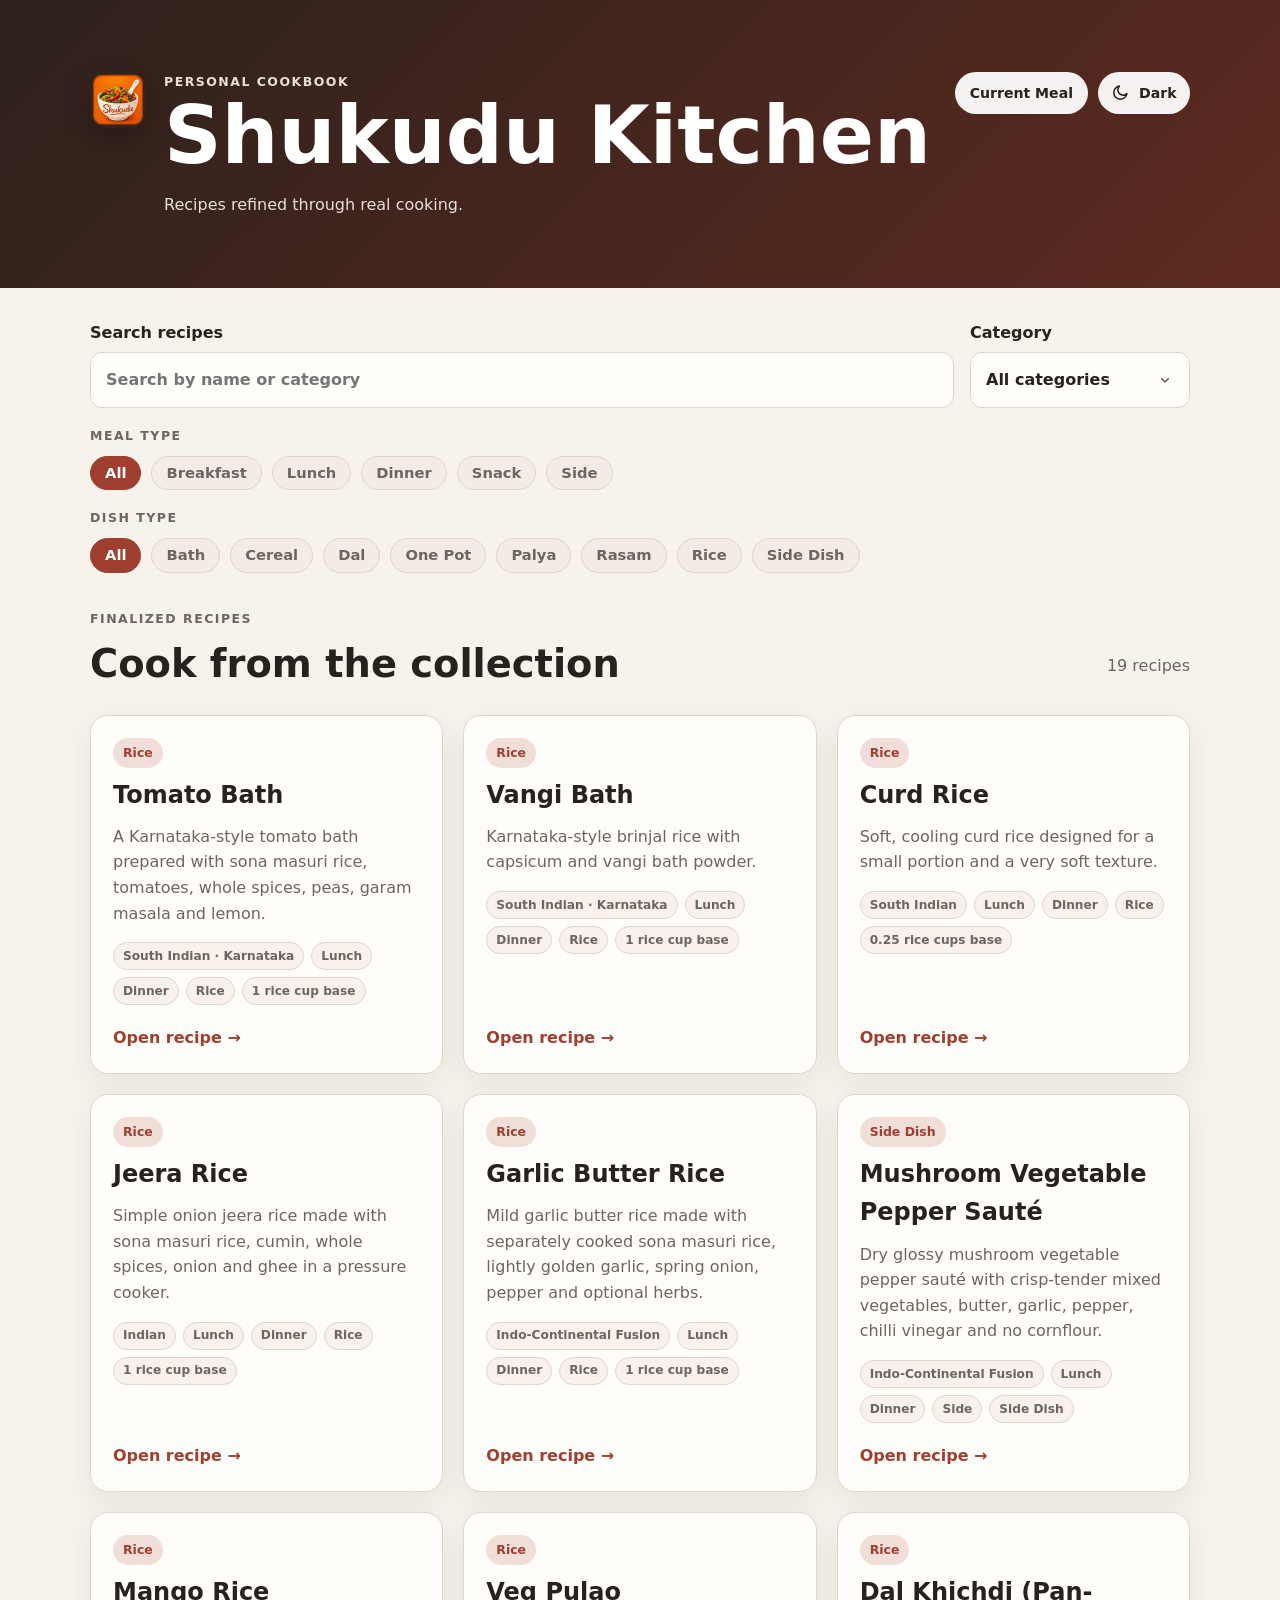
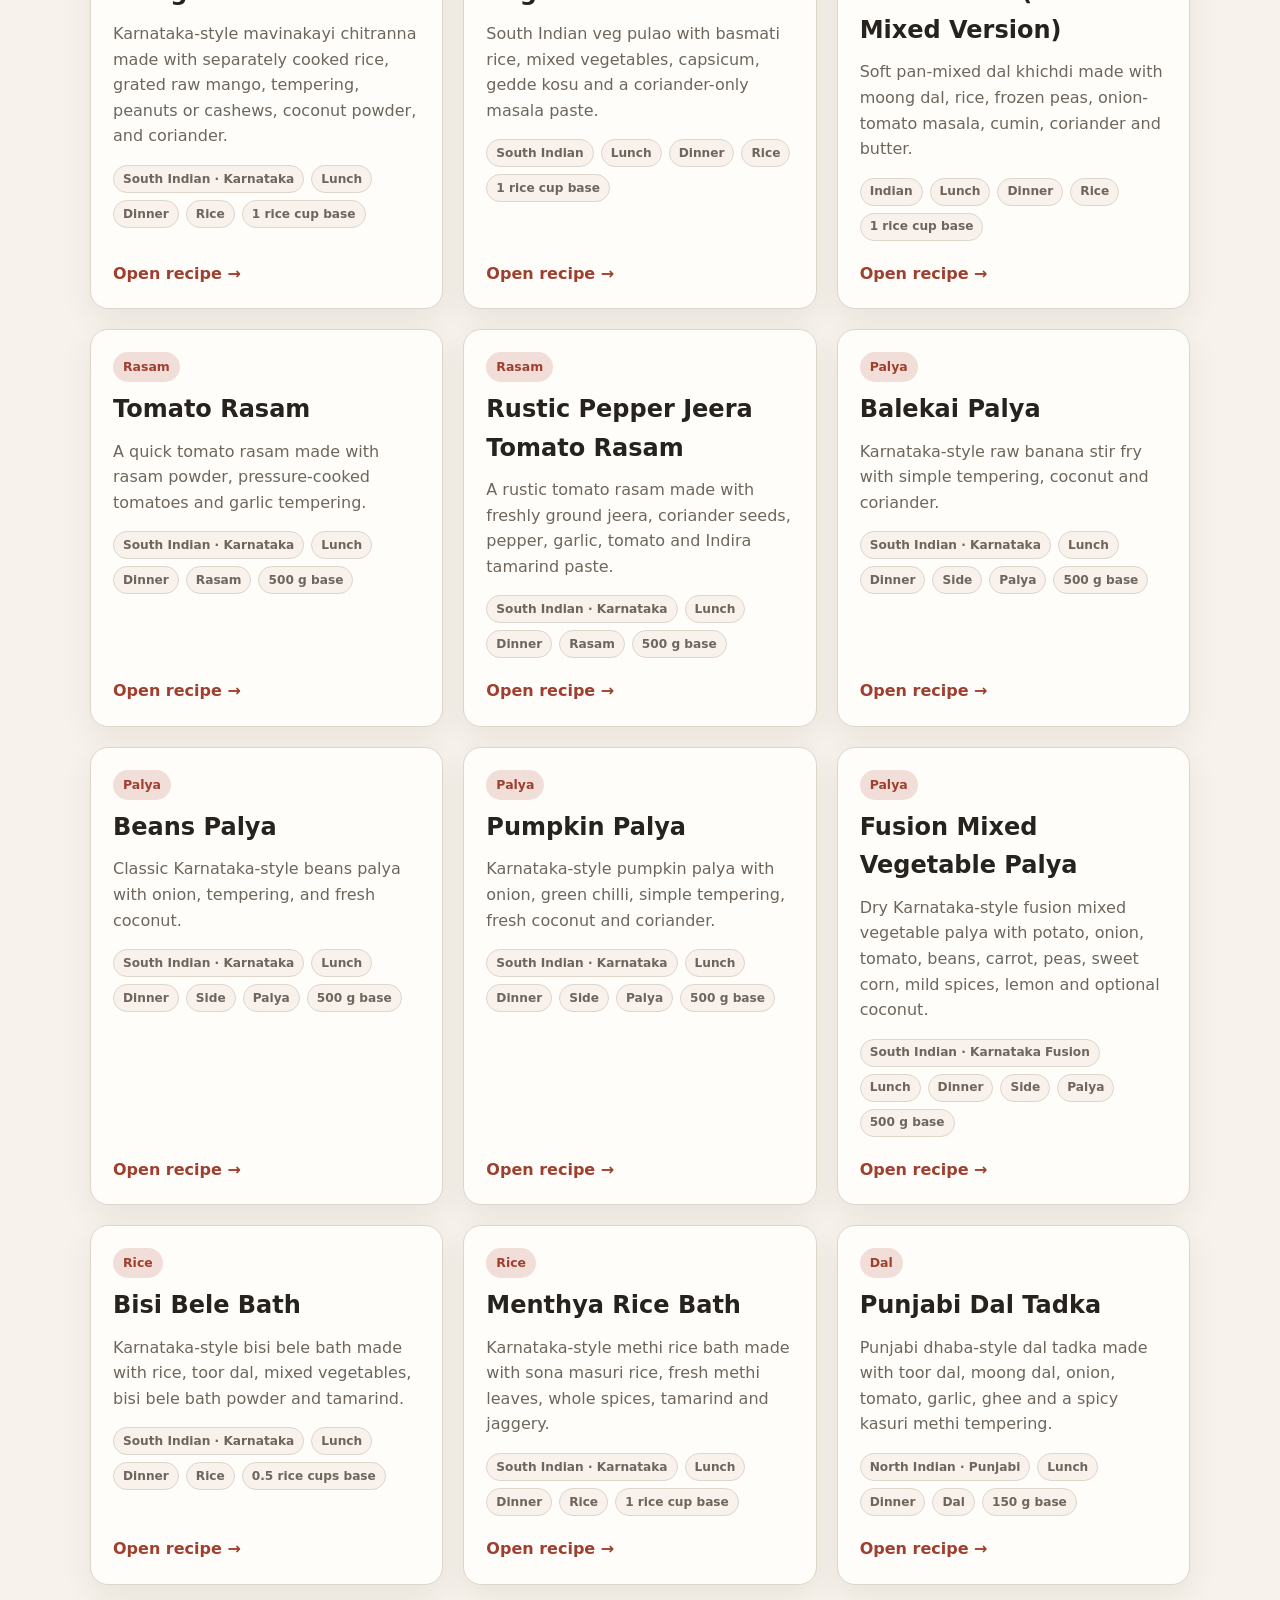
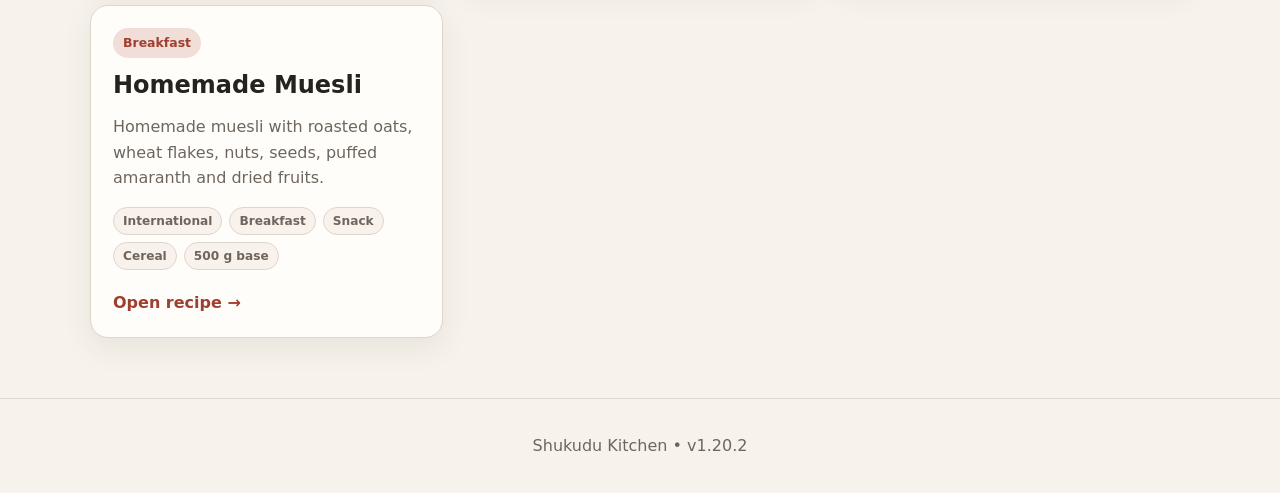
==== index.html @ 569eca16 "fix: use JPEG for homepage social preview" ====
<!DOCTYPE html>
<html lang="en">
<head>
  <meta charset="UTF-8">
  <meta name="viewport" content="width=device-width, initial-scale=1.0">
  <meta name="description" content="Shukudu Kitchen - recipes refined through real cooking.">
  <meta name="theme-color" content="#4B241C">
  <meta property="og:type" content="website">
  <meta property="og:site_name" content="Shukudu Kitchen">
  <meta property="og:title" content="Shukudu Kitchen">
  <meta property="og:description" content="Recipes refined through real cooking.">
  <meta property="og:url" content="https://2harsharaj.github.io/shukudu-kitchen/">
  <meta property="og:image" content="https://2harsharaj.github.io/shukudu-kitchen/icons/social-preview-v2.jpg">
  <meta property="og:image:secure_url" content="https://2harsharaj.github.io/shukudu-kitchen/icons/social-preview-v2.jpg">
  <meta property="og:image:type" content="image/jpeg">
  <meta property="og:image:width" content="1200">
  <meta property="og:image:height" content="630">
  <meta property="og:image:alt" content="Shukudu Kitchen — Recipes refined through real cooking.">
  <meta name="twitter:card" content="summary_large_image">
  <meta name="twitter:title" content="Shukudu Kitchen">
  <meta name="twitter:description" content="Recipes refined through real cooking.">
  <meta name="twitter:image" content="https://2harsharaj.github.io/shukudu-kitchen/icons/social-preview-v2.jpg">
  <meta name="twitter:image:alt" content="Shukudu Kitchen — Recipes refined through real cooking.">
  <title>Shukudu Kitchen</title>
  <link rel="canonical" href="https://2harsharaj.github.io/shukudu-kitchen/">
  <link rel="manifest" href="manifest.webmanifest">
  <link rel="apple-touch-icon" href="icons/apple-touch-icon.png">
  <link rel="icon" type="image/png" sizes="32x32" href="icons/favicon-32.png">
  <link rel="icon" type="image/png" sizes="16x16" href="icons/favicon-16.png">
  <link rel="stylesheet" href="style.css?v=1.19.5">
  <link rel="stylesheet" href="brand.css?v=1.15.1">
  <link rel="stylesheet" href="theme.css?v=1.19.5">
  <link rel="stylesheet" href="theme-toggle-fix.css?v=1.19.5">
  <link rel="stylesheet" href="homepage-filters.css?v=1.17.2">
  <script src="theme.js?v=1.15.1"></script>
</head>
<body>
  <header class="site-header">
    <div class="container site-header-row">
      <div class="brand-lockup site-header-copy">
        <img class="brand-icon" src="icons/icon-192.png" alt="" aria-hidden="true">
        <div>
          <p class="eyebrow">Personal cookbook</p>
          <h1>Shukudu Kitchen</h1>
          <p class="subtitle">Recipes refined through real cooking.</p>
        </div>
      </div>
      <div class="header-actions">
        <nav class="top-nav" aria-label="Primary navigation">
          <a class="nav-pill" href="current-meal.html" data-current-meal-link>Current Meal</a>
        </nav>
        <div class="theme-toggle-host" data-theme-toggle-host></div>
      </div>
    </div>
  </header>

  <main class="container">
    <section class="controls" aria-label="Recipe controls">
      <label>
        <span>Search recipes</span>
        <input id="searchInput" type="search" placeholder="Search by name or category">
      </label>

      <label>
        <span>Category</span>
        <select id="categoryFilter">
          <option value="all">All categories</option>
        </select>
      </label>
    </section>

    <section class="meal-filter-panel" aria-label="Meal type filters">
      <div>
        <p class="eyebrow">Meal type</p>
        <div id="mealTypeFilter" class="filter-chips" role="group" aria-label="Filter recipes by meal type"></div>
      </div>
    </section>

    <section>
      <div class="section-heading">
        <div>
          <p class="eyebrow">Finalized recipes</p>
          <h2>Cook from the collection</h2>
        </div>
        <p id="recipeCount" class="recipe-count"></p>
      </div>

      <div id="recipeGrid" class="recipe-grid" aria-live="polite"></div>
      <p id="emptyState" class="empty-state" hidden>No recipes match your search.</p>
    </section>
  </main>

  <footer class="site-footer">
    <div class="container" style="text-align: center;">Shukudu Kitchen &bull; <span data-site-version></span></div>
  </footer>

  <script src="site-version.js?v=1.20.2"></script>
  <script src="meal-state.js?v=1.19.4"></script>
  <script src="script.js?v=1.19.4"></script>
</body>
</html>
---- style.css ----
:root {
  --bg: #f7f3ec;
  --surface: #fffdf9;
  --text: #26231f;
  --muted: #6e665d;
  --accent: #9f3f2f;
  --accent-soft: #f1ded8;
  --border: #ded5cb;
  --shadow: 0 10px 30px rgba(46, 34, 24, 0.08);
}

* {
  box-sizing: border-box;
}

body {
  margin: 0;
  font-family: Inter, ui-sans-serif, system-ui, -apple-system, BlinkMacSystemFont, "Segoe UI", sans-serif;
  color: var(--text);
  background: var(--bg);
  line-height: 1.6;
}

a {
  color: inherit;
}

button,
input,
select {
  font: inherit;
}

button {
  border: 0;
}

.container {
  width: min(1100px, calc(100% - 32px));
  margin: 0 auto;
}

.site-header {
  padding: 72px 0 54px;
  background: linear-gradient(135deg, #2d211c, #5e2a20);
  color: #fff;
}

.site-header h1 {
  margin: 4px 0 8px;
  font-size: clamp(2.5rem, 7vw, 5rem);
  line-height: 1;
}

.subtitle,
.eyebrow,
.recipe-count,
.empty-state,
.meta {
  color: var(--muted);
}

.site-header .subtitle,
.site-header .eyebrow {
  color: #eaded8;
}

.eyebrow {
  margin: 0;
  text-transform: uppercase;
  letter-spacing: 0.12em;
  font-size: 0.78rem;
  font-weight: 700;
}

.controls {
  display: grid;
  grid-template-columns: 1fr 220px;
  gap: 16px;
  margin: 32px 0 42px;
}

.controls label {
  display: grid;
  gap: 7px;
  font-weight: 700;
}

input[type="search"],
select {
  width: 100%;
  padding: 14px 15px;
  border: 1px solid var(--border);
  border-radius: 12px;
  background: var(--surface);
  color: var(--text);
}

.section-heading {
  display: flex;
  justify-content: space-between;
  align-items: end;
  gap: 16px;
  margin-bottom: 20px;
}

.section-heading h2 {
  margin: 4px 0 0;
  font-size: clamp(1.6rem, 4vw, 2.4rem);
}

.recipe-grid {
  display: grid;
  grid-template-columns: repeat(3, minmax(0, 1fr));
  gap: 20px;
}

.recipe-card {
  display: flex;
  min-height: 250px;
  flex-direction: column;
  justify-content: space-between;
  padding: 22px;
  border: 1px solid var(--border);
  border-radius: 18px;
  background: var(--surface);
  box-shadow: var(--shadow);
  text-decoration: none;
  transition: transform 0.18s ease, box-shadow 0.18s ease;
}

.recipe-card:hover {
  transform: translateY(-3px);
  box-shadow: 0 16px 36px rgba(46, 34, 24, 0.12);
}

.recipe-card h3 {
  margin: 8px 0 10px;
  font-size: 1.5rem;
}

.recipe-card p {
  margin: 0;
  color: var(--muted);
}

.recipe-card-meta {
  display: flex;
  flex-wrap: wrap;
  gap: 7px;
  margin-top: 16px;
}

.recipe-card-meta span {
  display: inline-flex;
  align-items: center;
  min-height: 28px;
  padding: 4px 9px;
  border: 1px solid var(--border);
  border-radius: 999px;
  background: rgba(159, 63, 47, 0.06);
  color: var(--muted);
  font-size: 0.76rem;
  font-weight: 700;
  line-height: 1.2;
}

.tag {
  display: inline-flex;
  width: fit-content;
  padding: 5px 10px;
  border-radius: 999px;
  background: var(--accent-soft);
  color: var(--accent);
  font-size: 0.78rem;
  font-weight: 700;
}

.card-link {
  margin-top: 20px;
  color: var(--accent);
  font-weight: 700;
}

.recipe-page {
  padding: 30px 0 70px;
}

.recipe-shell {
  max-width: 820px;
  margin: 0 auto;
}

.back-link {
  display: inline-block;
  margin-bottom: 22px;
  color: var(--accent);
  text-decoration: none;
  font-weight: 700;
}

.recipe-hero,
.recipe-section,
.scale-panel {
  padding: 26px;
  margin-bottom: 18px;
  border: 1px solid var(--border);
  border-radius: 18px;
  background: var(--surface);
  box-shadow: var(--shadow);
}

.recipe-hero h1 {
  margin: 7px 0 10px;
  font-size: clamp(2rem, 6vw, 3.7rem);
  line-height: 1.08;
}

.primary-button,
.secondary-button,
.icon-button,
.complete-step-button,
.scale-button {
  display: inline-flex;
  align-items: center;
  justify-content: center;
  border-radius: 12px;
  font-weight: 700;
  cursor: pointer;
  transition: transform 0.18s ease, box-shadow 0.18s ease, background 0.18s ease, color 0.18s ease, border-color 0.18s ease;
}

.primary-button {
  min-height: 46px;
  padding: 11px 18px;
  background: var(--accent);
  color: #fff;
  box-shadow: 0 8px 18px rgba(159, 63, 47, 0.22);
}

.primary-button,
.secondary-button {
  text-decoration: none;
}

.primary-button:hover {
  transform: translateY(-1px);
  box-shadow: 0 12px 24px rgba(159, 63, 47, 0.28);
}

.secondary-button {
  min-height: 46px;
  padding: 11px 18px;
  border: 1px solid var(--border);
  background: #f4eee7;
  color: var(--text);
}

.secondary-button:hover {
  background: #ece2d8;
}

.primary-button:disabled,
.secondary-button:disabled {
  cursor: not-allowed;
  opacity: 0.45;
  transform: none;
  box-shadow: none;
}

.icon-button {
  width: 42px;
  height: 42px;
  background: #f3ece5;
  color: var(--text);
  font-size: 1.6rem;
  line-height: 1;
}

.icon-button:hover {
  background: #eaded4;
}

.complete-step-button {
  width: 100%;
  min-height: 46px;
  margin-top: 22px;
  padding: 11px 18px;
  border: 1px solid #d8c4b8;
  background: var(--accent-soft);
  color: var(--accent);
}

.complete-step-button:hover {
  transform: translateY(-1px);
  background: #ead4cc;
  box-shadow: 0 8px 18px rgba(159, 63, 47, 0.12);
}

.complete-step-button.is-complete {
  border-color: var(--accent);
  background: var(--accent);
  color: #fff;
  box-shadow: 0 8px 18px rgba(159, 63, 47, 0.22);
}

.recipe-hero > .primary-button {
  margin-top: 18px;
}

.scale-panel {
  display: flex;
  align-items: center;
  justify-content: space-between;
  gap: 24px;
}

.scale-current {
  margin: 7px 0 0;
  color: var(--muted);
}

.scale-options {
  display: flex;
  flex-wrap: wrap;
  justify-content: flex-end;
  gap: 10px;
}

.household-selector {
  display: grid;
  gap: 18px;
  margin-top: 22px;
  padding-top: 20px;
  border-top: 1px solid var(--border);
}

.household-selector-controls {
  display: grid;
  gap: 16px;
}

.household-control {
  display: grid;
  grid-template-columns: minmax(84px, max-content) minmax(0, 1fr);
  align-items: center;
  gap: 14px;
}

.household-label {
  margin: 0;
  color: var(--muted);
  font-weight: 700;
}

.household-options {
  justify-content: flex-start;
}

.scale-button {
  min-width: 58px;
  min-height: 42px;
  padding: 9px 14px;
  border: 1px solid var(--border);
  background: #f3ece5;
  color: var(--muted);
}

.scale-button:hover {
  transform: translateY(-1px);
  border-color: #d8c4b8;
  color: var(--accent);
  background: #efe2da;
}

.scale-button.is-active {
  border-color: var(--accent);
  background: var(--accent);
  color: #fff;
  box-shadow: 0 8px 18px rgba(159, 63, 47, 0.22);
}

.section-nav {
  position: sticky;
  top: 0;
  z-index: 20;
  display: flex;
  gap: 10px;
  margin: 0 0 18px;
  padding: 12px;
  overflow-x: auto;
  border: 1px solid var(--border);
  border-radius: 16px;
  background: rgba(255, 253, 249, 0.96);
  box-shadow: var(--shadow);
  backdrop-filter: blur(10px);
  scrollbar-width: none;
}

.section-nav::-webkit-scrollbar {
  display: none;
}

.section-nav a {
  flex: 0 0 auto;
  padding: 9px 14px;
  border: 1px solid transparent;
  border-radius: 999px;
  background: #f3ece5;
  color: var(--muted);
  font-size: 0.92rem;
  font-weight: 700;
  line-height: 1;
  text-decoration: none;
  transition: background 0.18s ease, color 0.18s ease, border-color 0.18s ease, transform 0.18s ease;
}

.section-nav a:hover {
  color: var(--accent);
  border-color: #d8c4b8;
  transform: translateY(-1px);
}

.section-nav a.is-active {
  background: var(--accent);
  color: #fff;
  border-color: var(--accent);
}

.anchor-section {
  scroll-margin-top: 92px;
}

.recipe-section h2 {
  margin-top: 0;
  padding-bottom: 10px;
  border-bottom: 1px solid var(--border);
}

.recipe-section h3 {
  margin: 26px 0 12px;
}

.recipe-section ul,
.recipe-section ol {
  padding-left: 1.4rem;
}

.recipe-section li {
  margin-bottom: 9px;
}

.section-title-row {
  display: flex;
  align-items: center;
  justify-content: space-between;
  gap: 16px;
  padding-bottom: 10px;
  border-bottom: 1px solid var(--border);
}

.section-title-row h2 {
  margin: 0;
  padding: 0;
  border: 0;
}

.text-button {
  border: 0;
  padding: 0;
  background: transparent;
  color: var(--accent);
  font-weight: 700;
  cursor: pointer;
}

.text-button:hover {
  text-decoration: underline;
}

.checklist {
  display: grid;
  gap: 8px;
  margin: 0;
  padding: 0 !important;
  list-style: none;
}

.ingredient-item {
  margin: 0 !important;
}

.ingredient-check {
  display: grid;
  grid-template-columns: 24px minmax(0, 1fr);
  align-items: start;
  gap: 12px;
  min-height: 48px;
  padding: 12px 14px;
  border: 1px solid var(--border);
  border-radius: 12px;
  background: #fffaf4;
  cursor: pointer;
  transition: background 0.18s ease, border-color 0.18s ease, opacity 0.18s ease;
}

.ingredient-check:hover {
  background: #fff5ec;
  border-color: #cdbcb0;
}

.ingredient-check input[type="checkbox"] {
  width: 20px;
  height: 20px;
  margin: 2px 0 0;
  accent-color: var(--accent);
  cursor: pointer;
}

.ingredient-check span {
  display: block;
  line-height: 1.45;
}

.ingredient-item.is-complete .ingredient-check {
  background: #f1ede7;
  opacity: 0.72;
}

.ingredient-item.is-complete .ingredient-check span {
  text-decoration: line-through;
  color: var(--muted);
}

.details-grid {
  display: grid;
  grid-template-columns: repeat(2, minmax(0, 1fr));
  gap: 10px 20px;
}

.detail-label {
  font-weight: 700;
}

.cooking-mode[hidden] {
  display: none;
}

.cooking-mode {
  position: fixed;
  inset: 0;
  z-index: 100;
  display: grid;
  place-items: center;
  padding: 20px;
  background: rgba(38, 35, 31, 0.62);
  backdrop-filter: blur(8px);
}

.cooking-mode-open {
  overflow: hidden;
}

.cooking-panel {
  width: min(760px, 100%);
  max-height: calc(100vh - 40px);
  display: flex;
  flex-direction: column;
  gap: 22px;
  padding: 28px;
  overflow: auto;
  border: 1px solid var(--border);
  border-radius: 22px;
  background: var(--surface);
  box-shadow: 0 30px 80px rgba(0, 0, 0, 0.25);
}

.cooking-topbar {
  display: flex;
  align-items: flex-start;
  justify-content: space-between;
  gap: 18px;
}

.cooking-topbar h2 {
  margin: 4px 0 0;
  font-size: clamp(1.8rem, 5vw, 3rem);
  line-height: 1.1;
}

.cooking-progress {
  height: 10px;
  overflow: hidden;
  border-radius: 999px;
  background: #eadfd7;
}

.cooking-progress span {
  display: block;
  width: 0;
  height: 100%;
  border-radius: inherit;
  background: var(--accent);
  transition: width 0.24s ease;
}

.cooking-step-card {
  min-height: 260px;
  display: flex;
  flex-direction: column;
  justify-content: center;
  padding: 30px;
  border: 1px solid var(--border);
  border-radius: 18px;
  background: #fffaf4;
}

.cooking-step-label {
  margin: 0 0 14px;
  color: var(--accent);
  font-size: 0.9rem;
  font-weight: 800;
  letter-spacing: 0.08em;
  text-transform: uppercase;
}

.cooking-step-text {
  margin: 0;
  font-size: clamp(1.35rem, 3vw, 2rem);
  line-height: 1.45;
}

.cooking-actions {
  display: flex;
  justify-content: space-between;
  gap: 14px;
}

.cooking-actions .primary-button,
.cooking-actions .secondary-button {
  min-width: 130px;
}

.site-footer {
  padding: 34px 0;
  margin-top: 60px;
  border-top: 1px solid var(--border);
  color: var(--muted);
}

.error-box {
  padding: 18px;
  border-radius: 14px;
  background: #fff0ed;
  border: 1px solid #efc9c0;
}

@media (max-width: 760px) {
  .household-control {
    grid-template-columns: 1fr;
    gap: 8px;
  }

  .household-options {
    justify-content: flex-start;
  }

  .site-header {
    padding: 52px 0 42px;
  }

  .controls,
  .recipe-grid,
  .details-grid {
    grid-template-columns: 1fr;
  }

  .section-heading {
    align-items: start;
    flex-direction: column;
  }

  .recipe-card {
    min-height: 220px;
  }

  .recipe-hero,
  .recipe-section,
  .scale-panel {
    padding: 20px;
    border-radius: 14px;
  }

  .recipe-hero .primary-button {
    width: 100%;
  }

  .scale-panel {
    align-items: flex-start;
    flex-direction: column;
    gap: 16px;
  }

  .scale-options {
    width: 100%;
    justify-content: flex-start;
    flex-wrap: nowrap;
    overflow-x: auto;
    padding-bottom: 4px;
    scrollbar-width: none;
  }

  .scale-options::-webkit-scrollbar {
    display: none;
  }

  .scale-button {
    flex: 0 0 auto;
  }

  .section-nav {
    margin-left: -4px;
    margin-right: -4px;
    padding: 10px;
    border-radius: 14px;
  }

  .section-nav a {
    padding: 9px 13px;
    font-size: 0.88rem;
  }

  .section-title-row {
    align-items: flex-start;
    flex-direction: column;
    gap: 6px;
  }

  .ingredient-check {
    min-height: 52px;
    padding: 13px 12px;
  }

  .cooking-mode {
    padding: 0;
    background: var(--bg);
  }

  .cooking-panel {
    width: 100%;
    min-height: 100dvh;
    max-height: 100dvh;
    padding: 22px 18px calc(18px + env(safe-area-inset-bottom));
    border: 0;
    border-radius: 0;
    box-shadow: none;
  }

  .cooking-step-card {
    min-height: 0;
    flex: 1;
    padding: 24px 20px;
  }

  .cooking-step-text {
    font-size: clamp(1.45rem, 6vw, 2rem);
  }

  .cooking-actions {
    position: sticky;
    bottom: 0;
    z-index: 5;
    margin: 0 -18px calc(-18px - env(safe-area-inset-bottom));
    padding: 12px 18px calc(18px + env(safe-area-inset-bottom));
    background: var(--surface);
    border-top: 1px solid var(--border);
    box-shadow: 0 -8px 20px rgba(46, 34, 24, 0.08);
  }

  .cooking-actions .primary-button,
  .cooking-actions .secondary-button {
    flex: 1;
    min-width: 0;
  }
}

.top-nav {
  display: flex;
  align-items: center;
  flex-wrap: wrap;
  gap: 10px;
}

.nav-pill {
  display: inline-flex;
  align-items: center;
  min-height: 38px;
  padding: 8px 13px;
  border: 1px solid var(--border);
  border-radius: 999px;
  background: var(--surface);
  color: var(--accent);
  font-size: 0.92rem;
  font-weight: 800;
  line-height: 1;
  text-decoration: none;
}

.nav-pill:hover,
.nav-pill.is-active {
  border-color: var(--accent);
  background: var(--accent);
  color: #fff;
}

.recipe-hero-actions,
.meal-actions,
.meal-item-actions {
  display: flex;
  align-items: center;
  flex-wrap: wrap;
  gap: 10px;
  margin-top: 18px;
}

.meal-add-button.is-active {
  border-color: color-mix(in srgb, var(--border) 72%, var(--accent));
  background: var(--surface);
  color: var(--text);
}

.meal-add-button.is-active:hover,
.meal-add-button.is-active:focus-visible {
  border-color: var(--accent);
  background: var(--accent-soft);
  color: var(--accent);
}

.meal-add-button.is-active:disabled {
  cursor: default;
  opacity: 1;
}

.current-meal-list {
  display: grid;
  gap: 14px;
}

.current-meal-item,
.meal-recipe-block {
  padding: 18px;
  border: 1px solid var(--border);
  border-radius: 14px;
  background: var(--surface);
}

.current-meal-item {
  display: grid;
  grid-template-columns: minmax(0, 1fr) auto;
  align-items: center;
  gap: 16px;
}

.current-meal-item h3,
.meal-recipe-block h3 {
  margin: 4px 0 6px;
}

.current-meal-item h3 a {
  color: var(--text);
  text-decoration: none;
  text-underline-offset: 0.18em;
}

.current-meal-item h3 a:hover,
.current-meal-item h3 a:focus-visible {
  color: var(--accent);
  text-decoration: underline;
}

.current-meal-item .text-button[data-remove] {
  color: var(--muted);
}

.current-meal-item .text-button[data-remove]:hover,
.current-meal-item .text-button[data-remove]:focus-visible {
  color: var(--accent);
  text-decoration: underline;
}

.prepare-meal-section .section-title-row {
  margin-bottom: 12px;
}

.meal-recipe-block + .meal-recipe-block {
  margin-top: 18px;
}

.meal-recipe-block h4 {
  margin: 20px 0 8px;
  color: var(--accent);
}

.meal-recipe-block h5 {
  margin: 14px 0 6px;
}

@media (max-width: 760px) {
  .top-nav,
  .recipe-hero-actions,
  .meal-actions,
  .meal-item-actions {
    align-items: stretch;
    flex-direction: column;
  }

  .nav-pill,
  .recipe-hero-actions .primary-button,
  .recipe-hero-actions .secondary-button,
  .meal-actions .primary-button,
  .meal-actions .secondary-button,
  .meal-item-actions .secondary-button {
    width: 100%;
  }

  .current-meal-item {
    grid-template-columns: 1fr;
  }
}
---- brand.css ----
.brand-lockup {
  display: flex;
  align-items: flex-start;
  gap: 18px;
}

.site-header-brand-icon {
  margin-top: 54px;
}

.brand-icon {
  width: 56px;
  height: 56px;
  flex: 0 0 auto;
  border-radius: 16px;
  object-fit: cover;
  box-shadow: 0 12px 28px rgba(0, 0, 0, 0.22);
}

.recipe-brand-link {
  display: inline-flex;
  align-items: center;
  gap: 8px;
  margin-bottom: 22px;
}

.recipe-brand-link .brand-icon {
  width: 28px;
  height: 28px;
  border-radius: 8px;
  box-shadow: 0 6px 14px rgba(46, 34, 24, 0.12);
}

@media (max-width: 760px) {
  .brand-lockup {
    flex-direction: column;
    gap: 14px;
  }

  .site-header-brand-icon {
    margin-top: 0;
  }

  .brand-icon {
    width: 52px;
    height: 52px;
    border-radius: 14px;
  }

  .recipe-brand-link .brand-icon {
    width: 26px;
    height: 26px;
    border-radius: 8px;
  }
}
---- theme.css ----
:root {
  color-scheme: light;
}

[data-theme="dark"] {
  color-scheme: dark;
  --bg: #151210;
  --surface: #211c19;
  --text: #f3ece6;
  --muted: #b8aca2;
  --accent: #e07a68;
  --accent-soft: #3a2420;
  --border: #433832;
  --shadow: 0 10px 30px rgba(0, 0, 0, 0.32);
}

.theme-toggle {
  position: fixed;
  top: 14px;
  right: 14px;
  z-index: 120;
  min-height: 42px;
  padding: 9px 13px;
  border: 1px solid var(--border);
  border-radius: 999px;
  background: var(--surface);
  color: var(--text);
  box-shadow: var(--shadow);
  font: inherit;
  font-weight: 700;
  cursor: pointer;
}

[data-theme="dark"] .secondary-button,
[data-theme="dark"] .nav-pill,
[data-theme="dark"] .icon-button,
[data-theme="dark"] .scale-button,
[data-theme="dark"] .section-nav a {
  background: #2b2420;
  color: var(--text);
}

[data-theme="dark"] .section-nav {
  background: #211c19;
}

[data-theme="dark"] .ingredient-check,
[data-theme="dark"] .cooking-step-card {
  background: #1c1815;
}

[data-theme="dark"] .ingredient-item.is-complete .ingredient-check {
  background: #28231f;
}

[data-theme="dark"] .cooking-progress {
  background: #493a33;
}

[data-theme="dark"] .error-box {
  background: #3a201d;
  border-color: #74443d;
}

@media (max-width: 760px) {
  .theme-toggle {
    top: 10px;
    right: 10px;
  }

  .theme-toggle-text {
    display: none;
  }
}
[data-theme="dark"] .nav-pill.is-active,
[data-theme="dark"] .nav-pill:hover {
  border-color: var(--accent);
  background: var(--accent);
  color: #fff;
}

[data-theme="dark"] .meal-add-button.is-active {
  border-color: color-mix(in srgb, var(--border) 72%, var(--accent));
  background: var(--surface);
  color: var(--text);
}

[data-theme="dark"] .meal-add-button.is-active:hover,
[data-theme="dark"] .meal-add-button.is-active:focus-visible {
  border-color: var(--accent);
  background: var(--accent-soft);
  color: var(--accent);
}
---- theme-toggle-fix.css ----
.site-header-row,
.recipe-topbar {
  display: flex;
  align-items: flex-start;
  justify-content: space-between;
  gap: 18px;
}

.site-header-copy {
  min-width: 0;
  flex: 1 1 auto;
}

.header-actions {
  flex: 0 0 auto;
  display: flex;
  align-items: center;
  justify-content: flex-end;
  gap: 10px;
}

.theme-toggle-host {
  flex: 0 0 auto;
  display: flex;
  justify-content: flex-end;
}

.theme-toggle {
  position: static;
  top: auto;
  right: auto;
  z-index: auto;
  display: inline-flex;
  align-items: center;
  justify-content: center;
  gap: 10px;
  width: 92px;
  min-width: 92px;
  min-height: 42px;
  padding: 9px 14px;
  font-size: 0.88rem;
  line-height: 1;
}

.theme-toggle-icon {
  width: 1.1rem;
  height: 1.1rem;
  flex: 0 0 1.1rem;
  display: inline-block;
  background: currentColor;
  font-size: 0;
  line-height: 1;
  -webkit-mask: url("data:image/svg+xml,%3Csvg viewBox='0 0 24 24' xmlns='http://www.w3.org/2000/svg'%3E%3Cpath d='M21 12.8A8.6 8.6 0 1 1 11.2 3a6.6 6.6 0 0 0 9.8 9.8Z' fill='none' stroke='black' stroke-width='2' stroke-linecap='round' stroke-linejoin='round'/%3E%3C/svg%3E") center / contain no-repeat;
  mask: url("data:image/svg+xml,%3Csvg viewBox='0 0 24 24' xmlns='http://www.w3.org/2000/svg'%3E%3Cpath d='M21 12.8A8.6 8.6 0 1 1 11.2 3a6.6 6.6 0 0 0 9.8 9.8Z' fill='none' stroke='black' stroke-width='2' stroke-linecap='round' stroke-linejoin='round'/%3E%3C/svg%3E") center / contain no-repeat;
}

[data-theme="dark"] .theme-toggle-icon {
  -webkit-mask: url("data:image/svg+xml,%3Csvg viewBox='0 0 24 24' xmlns='http://www.w3.org/2000/svg'%3E%3Cg fill='none' stroke='black' stroke-width='2' stroke-linecap='round' stroke-linejoin='round'%3E%3Ccircle cx='12' cy='12' r='4'/%3E%3Cpath d='M12 2v2M12 20v2M2 12h2M20 12h2M4.93 4.93l1.41 1.41M17.66 17.66l1.41 1.41M19.07 4.93l-1.41 1.41M6.34 17.66l-1.41 1.41'/%3E%3C/g%3E%3C/svg%3E") center / contain no-repeat;
  mask: url("data:image/svg+xml,%3Csvg viewBox='0 0 24 24' xmlns='http://www.w3.org/2000/svg'%3E%3Cg fill='none' stroke='black' stroke-width='2' stroke-linecap='round' stroke-linejoin='round'%3E%3Ccircle cx='12' cy='12' r='4'/%3E%3Cpath d='M12 2v2M12 20v2M2 12h2M20 12h2M4.93 4.93l1.41 1.41M17.66 17.66l1.41 1.41M19.07 4.93l-1.41 1.41M6.34 17.66l-1.41 1.41'/%3E%3C/g%3E%3C/svg%3E") center / contain no-repeat;
}

.theme-toggle-text {
  white-space: nowrap;
}


.header-actions .nav-pill {
  min-height: 42px;
  padding: 9px 14px;
  border-color: var(--border);
  background: var(--surface);
  color: var(--text);
  box-shadow: none;
  font-size: 0.88rem;
}

.header-actions .nav-pill:hover,
.header-actions .nav-pill:focus-visible {
  border-color: color-mix(in srgb, var(--border) 70%, var(--accent));
  background: var(--surface);
  color: var(--accent);
}

.header-actions .nav-pill.is-active {
  border-color: color-mix(in srgb, var(--border) 55%, var(--accent));
  background: var(--surface);
  color: var(--accent);
}

[data-theme="dark"] .header-actions .nav-pill {
  border-color: var(--border);
  background: var(--surface);
  color: var(--text);
}

[data-theme="dark"] .header-actions .nav-pill:hover,
[data-theme="dark"] .header-actions .nav-pill:focus-visible {
  border-color: color-mix(in srgb, var(--border) 70%, var(--accent));
  background: var(--surface);
  color: var(--accent);
}

[data-theme="dark"] .header-actions .nav-pill.is-active {
  border-color: color-mix(in srgb, var(--border) 55%, var(--accent));
  background: var(--surface);
  color: var(--accent);
}

.site-header .theme-toggle,
.site-header .nav-pill {
  border-color: rgba(255, 255, 255, 0.28);
  background: rgba(255, 255, 255, 0.94);
  color: #26231f;
  box-shadow: none;
}

.site-header .nav-pill {
  min-height: 42px;
  padding: 9px 14px;
  font-size: 0.88rem;
}

.site-header .nav-pill:hover,
.site-header .nav-pill.is-active {
  border-color: rgba(255, 255, 255, 0.48);
  background: #fff;
  color: var(--accent);
}

[data-theme="dark"] .site-header .theme-toggle,
[data-theme="dark"] .site-header .nav-pill {
  border-color: #51433b;
  background: #211c19;
  color: #f3ece6;
}

[data-theme="dark"] .site-header .nav-pill:hover,
[data-theme="dark"] .site-header .nav-pill.is-active {
  border-color: var(--accent);
  background: #2b2420;
  color: var(--accent);
}

.recipe-topbar {
  margin-bottom: 22px;
  align-items: center;
}

.recipe-topbar .back-link {
  margin-bottom: 0;
}

select {
  appearance: none;
  -webkit-appearance: none;
  padding-right: 46px;
  background-image: url("data:image/svg+xml,%3Csvg viewBox='0 0 24 24' xmlns='http://www.w3.org/2000/svg'%3E%3Cpath d='M7 10l5 5 5-5' fill='none' stroke='%236e665d' stroke-width='2.4' stroke-linecap='round' stroke-linejoin='round'/%3E%3C/svg%3E");
  background-repeat: no-repeat;
  background-position: right 16px center;
  background-size: 16px 16px;
}

select::-ms-expand {
  display: none;
}

select:focus {
  border-color: var(--accent);
  outline: 2px solid var(--accent-soft);
  outline-offset: 1px;
}

[data-theme="dark"] select {
  background-image: url("data:image/svg+xml,%3Csvg viewBox='0 0 24 24' xmlns='http://www.w3.org/2000/svg'%3E%3Cpath d='M7 10l5 5 5-5' fill='none' stroke='%23b8aca2' stroke-width='2.4' stroke-linecap='round' stroke-linejoin='round'/%3E%3C/svg%3E");
}

.cooking-topbar .icon-button {
  border: 1px solid var(--border);
  background: #f3ece5;
  color: var(--text);
  box-shadow: none;
  font-size: 0;
  overflow: hidden;
}

.cooking-topbar .icon-button::before {
  content: "";
  width: 18px;
  height: 18px;
  background: currentColor;
  display: block;
  -webkit-mask: url("data:image/svg+xml,%3Csvg viewBox='0 0 24 24' xmlns='http://www.w3.org/2000/svg'%3E%3Cpath d='M6 6l12 12M18 6L6 18' fill='none' stroke='black' stroke-width='2.5' stroke-linecap='round'/%3E%3C/svg%3E") center / contain no-repeat;
  mask: url("data:image/svg+xml,%3Csvg viewBox='0 0 24 24' xmlns='http://www.w3.org/2000/svg'%3E%3Cpath d='M6 6l12 12M18 6L6 18' fill='none' stroke='black' stroke-width='2.5' stroke-linecap='round'/%3E%3C/svg%3E") center / contain no-repeat;
}

.cooking-topbar .icon-button:hover,
.cooking-topbar .icon-button:focus-visible {
  transform: translateY(-1px);
  border-color: var(--accent);
  background: var(--accent-soft);
  color: var(--accent);
  box-shadow: 0 8px 18px rgba(159, 63, 47, 0.12);
  outline: none;
}

[data-theme="dark"] .cooking-topbar .icon-button {
  border-color: var(--border);
  background: #2b2420;
  color: var(--text);
}

[data-theme="dark"] .cooking-topbar .icon-button:hover,
[data-theme="dark"] .cooking-topbar .icon-button:focus-visible {
  border-color: var(--accent);
  background: #332925;
  color: var(--accent);
}

[data-theme="dark"] .complete-step-button:hover:not(.is-complete),
[data-theme="dark"] .complete-step-button:focus-visible:not(.is-complete) {
  border-color: var(--accent);
  background: #332925;
  color: var(--accent);
  box-shadow: 0 8px 18px rgba(224, 122, 104, 0.16);
  outline: none;
}

@media (max-width: 760px) {
  .site-header-row,
  .recipe-topbar {
    align-items: center;
  }

  .site-header-row {
    flex-direction: column;
  }

  .site-header-row > .header-actions {
    width: 100%;
    justify-content: flex-start;
  }

  .recipe-topbar {
    flex-wrap: wrap;
  }

  .recipe-topbar > .top-nav,
  .recipe-topbar > .header-actions {
    width: 100%;
  }

  .recipe-topbar > .header-actions {
    justify-content: flex-start;
  }

  .theme-toggle {
    width: 44px;
    height: 44px;
    min-width: 44px;
    min-height: 44px;
    padding: 0;
    gap: 0;
    border-radius: 50%;
  }

  .header-actions .nav-pill {
    min-height: 44px;
    padding: 10px 14px;
    white-space: nowrap;
  }

  .theme-toggle-text {
    display: none;
  }
}
---- homepage-filters.css ----
.meal-filter-panel {
  margin: -24px 0 36px;
}

.meal-filter-panel .eyebrow {
  margin-bottom: 10px;
}

.dish-filter-group {
  margin-top: 18px;
}

.filter-chips {
  display: flex;
  flex-wrap: wrap;
  gap: 10px;
}

.filter-chip {
  padding: 9px 14px;
  border: 1px solid var(--border);
  border-radius: 999px;
  background: #f3ece5;
  color: var(--muted);
  font-size: 0.92rem;
  font-weight: 700;
  line-height: 1;
  cursor: pointer;
  transition: background 0.18s ease, border-color 0.18s ease, color 0.18s ease, transform 0.18s ease;
}

.filter-chip:hover {
  transform: translateY(-1px);
  border-color: #d8c4b8;
  color: var(--accent);
  background: #f7eee8;
}

.filter-chip.is-active {
  border-color: var(--accent);
  background: var(--accent);
  color: #fff;
}

[data-theme="dark"] .filter-chip {
  border-color: var(--border);
  background: #2b2420;
  color: var(--text);
}

[data-theme="dark"] .filter-chip:hover {
  border-color: #5a4940;
  color: var(--accent);
  background: #332a25;
}

[data-theme="dark"] .filter-chip.is-active {
  border-color: var(--accent);
  background: var(--accent);
  color: #fff;
}

@media (max-width: 760px) {
  .meal-filter-panel {
    margin-top: -28px;
  }

  .filter-chips {
    flex-wrap: nowrap;
    overflow-x: auto;
    padding-top: 4px;
    padding-bottom: 6px;
    scrollbar-width: none;
    -webkit-overflow-scrolling: touch;
  }

  .filter-chips::-webkit-scrollbar {
    display: none;
  }

  .filter-chip {
    flex: 0 0 auto;
  }
}

@media (hover: none) {
  .filter-chip:hover {
    transform: none;
  }
}
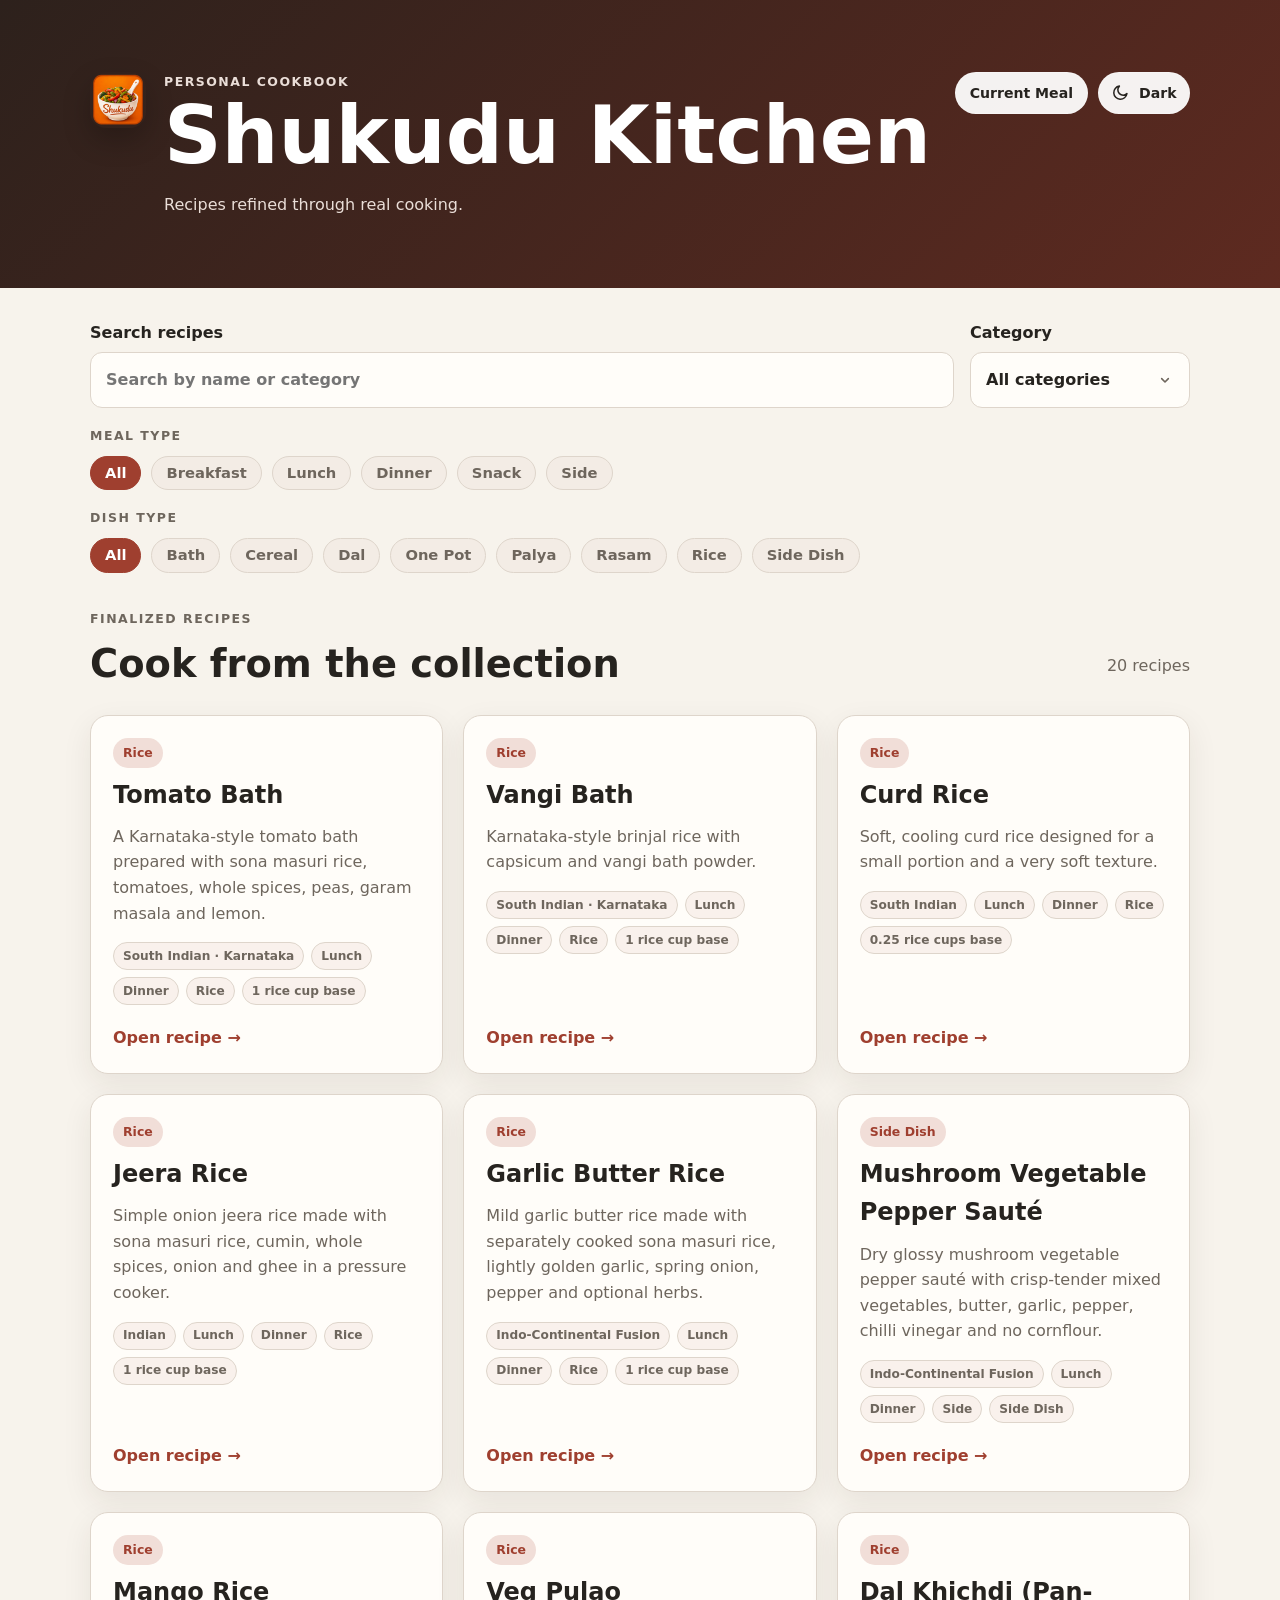
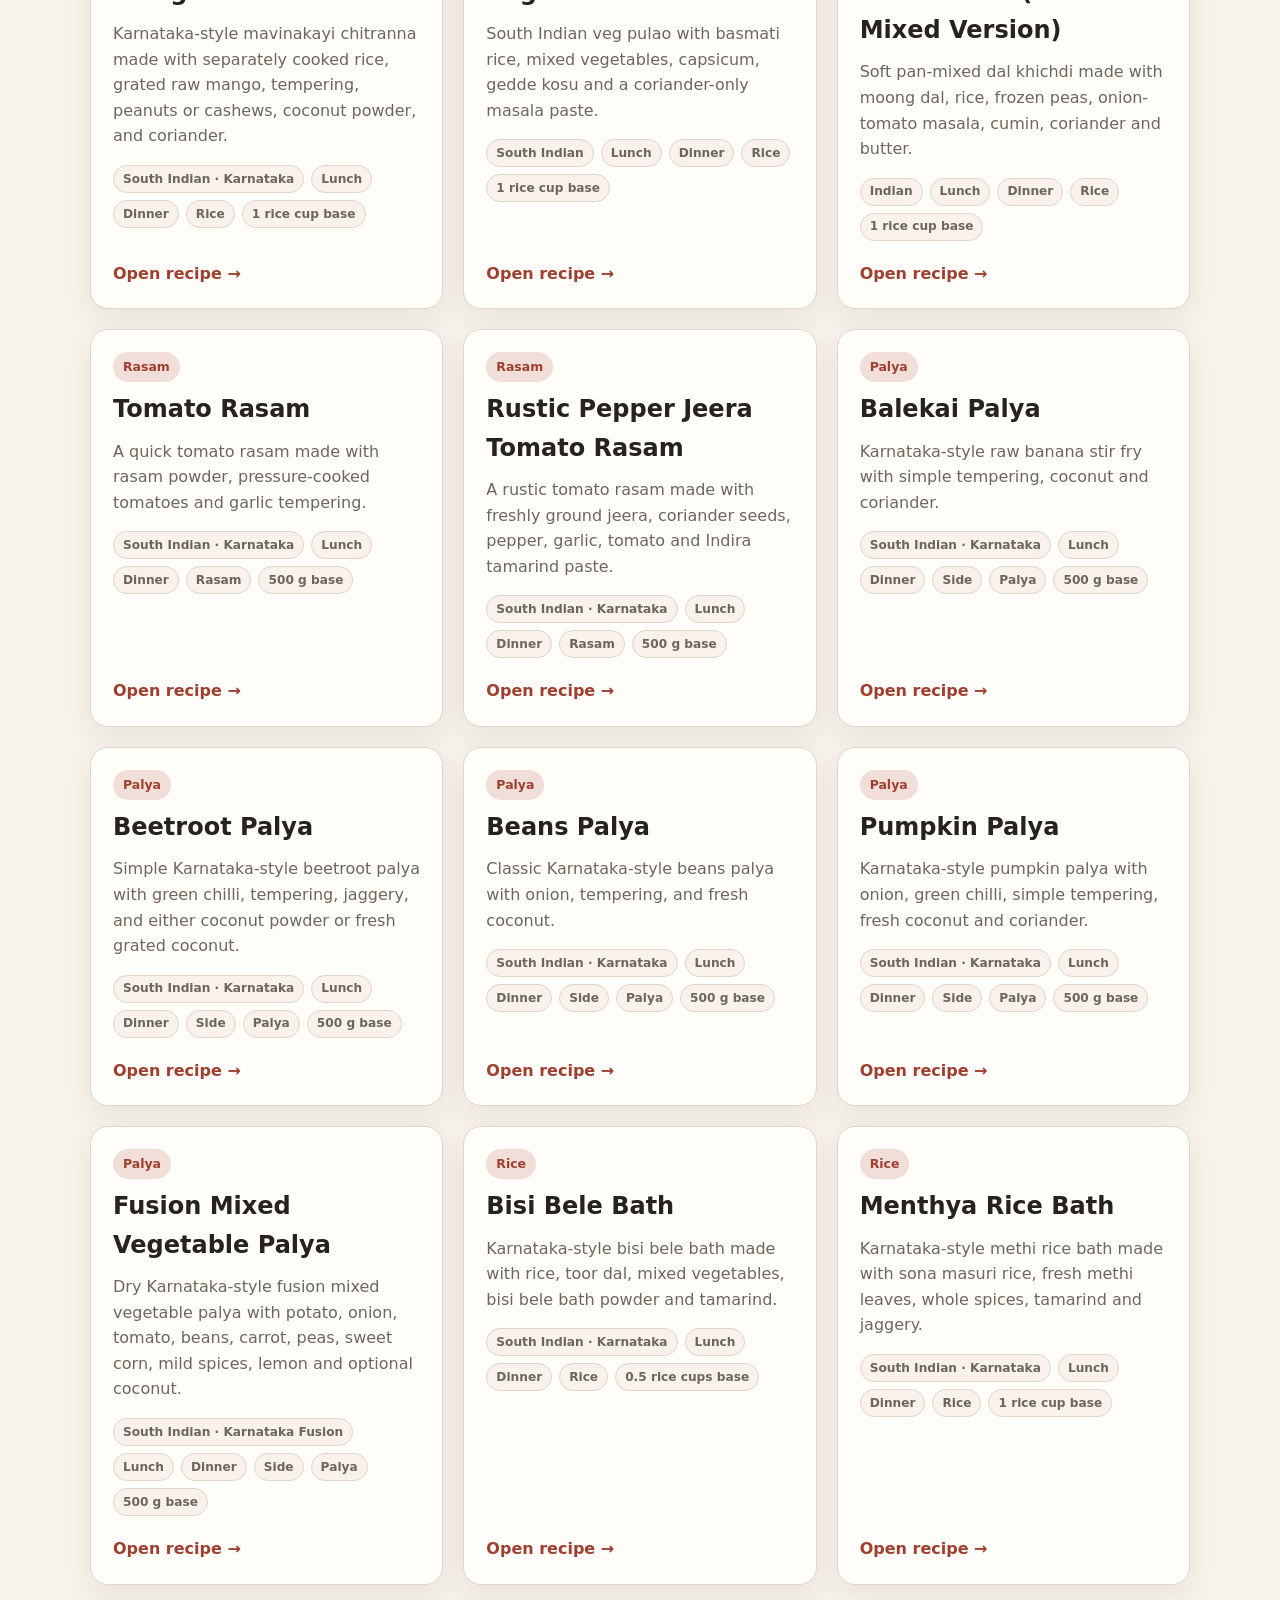
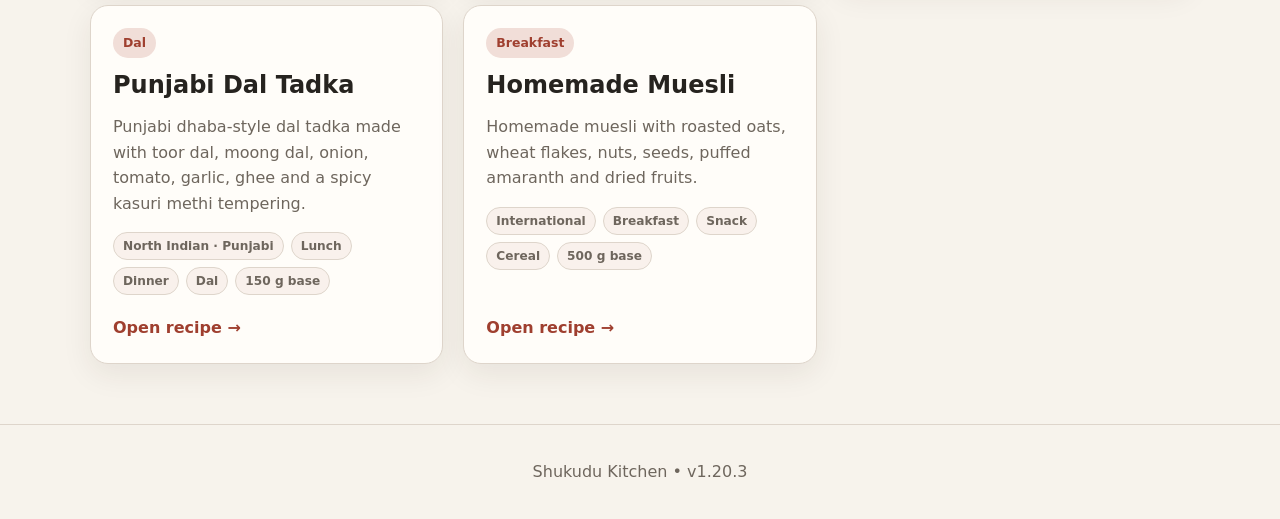
==== commit 2928266c: "feat: add beetroot palya" ====
--- a/index.html
+++ b/index.html
@@ -94,7 +94,7 @@
     <div class="container" style="text-align: center;">Shukudu Kitchen &bull; <span data-site-version></span></div>
   </footer>
 
-  <script src="site-version.js?v=1.20.2"></script>
+  <script src="site-version.js?v=1.20.3"></script>
   <script src="meal-state.js?v=1.19.4"></script>
   <script src="script.js?v=1.19.4"></script>
 </body>
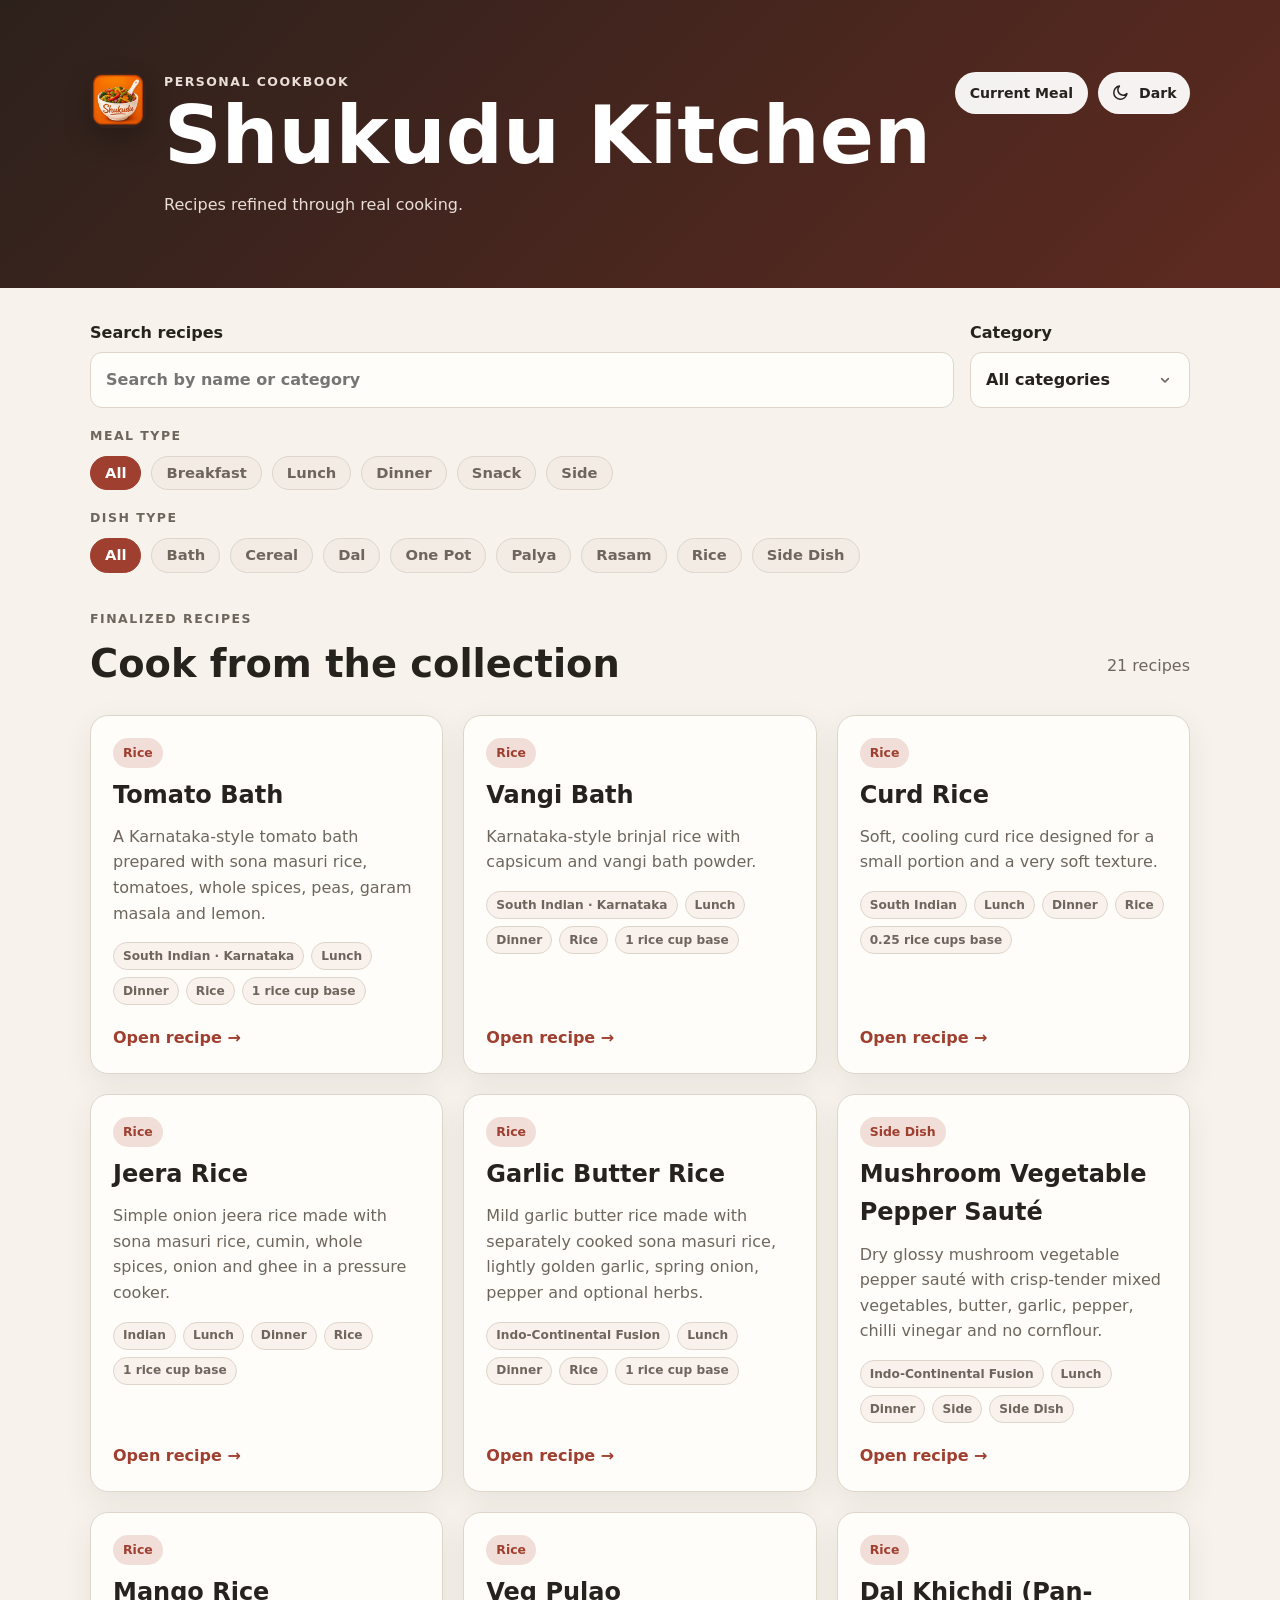
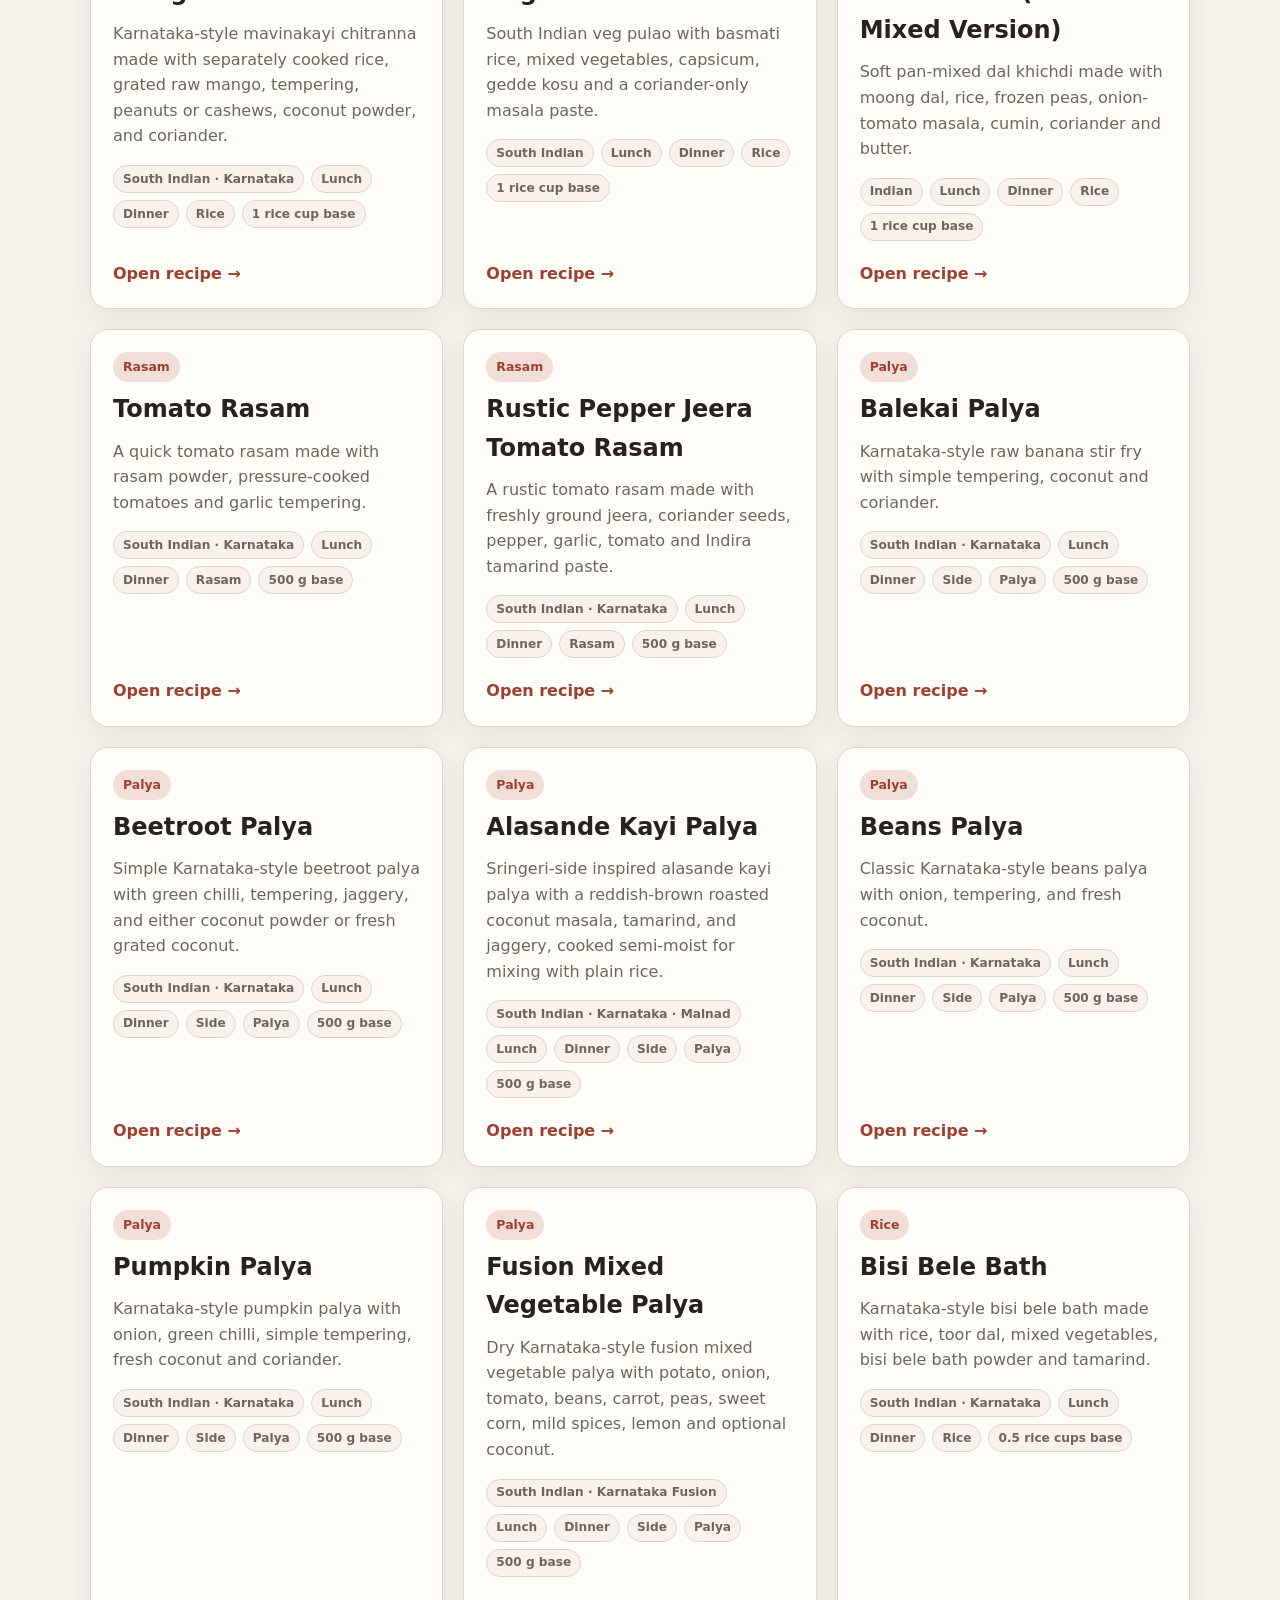
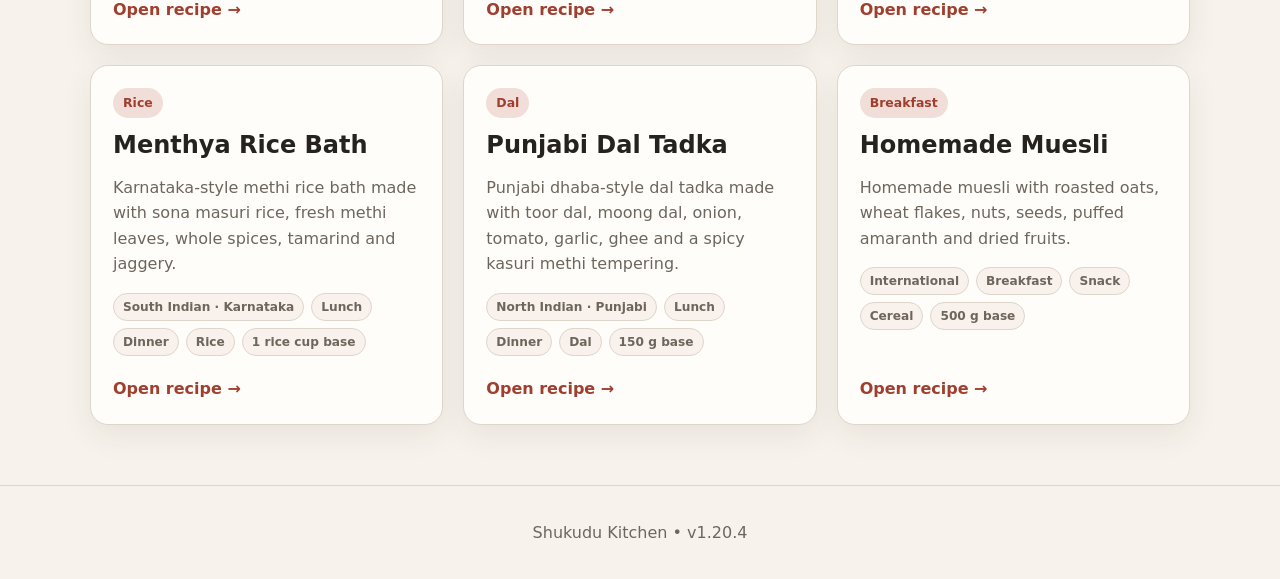
==== commit c5c0b952: "docs: remove stale current version labels" ====
--- a/index.html
+++ b/index.html
@@ -94,7 +94,7 @@
     <div class="container" style="text-align: center;">Shukudu Kitchen &bull; <span data-site-version></span></div>
   </footer>
 
-  <script src="site-version.js?v=1.20.3"></script>
+  <script src="site-version.js?v=1.20.4"></script>
   <script src="meal-state.js?v=1.19.4"></script>
   <script src="script.js?v=1.19.4"></script>
 </body>
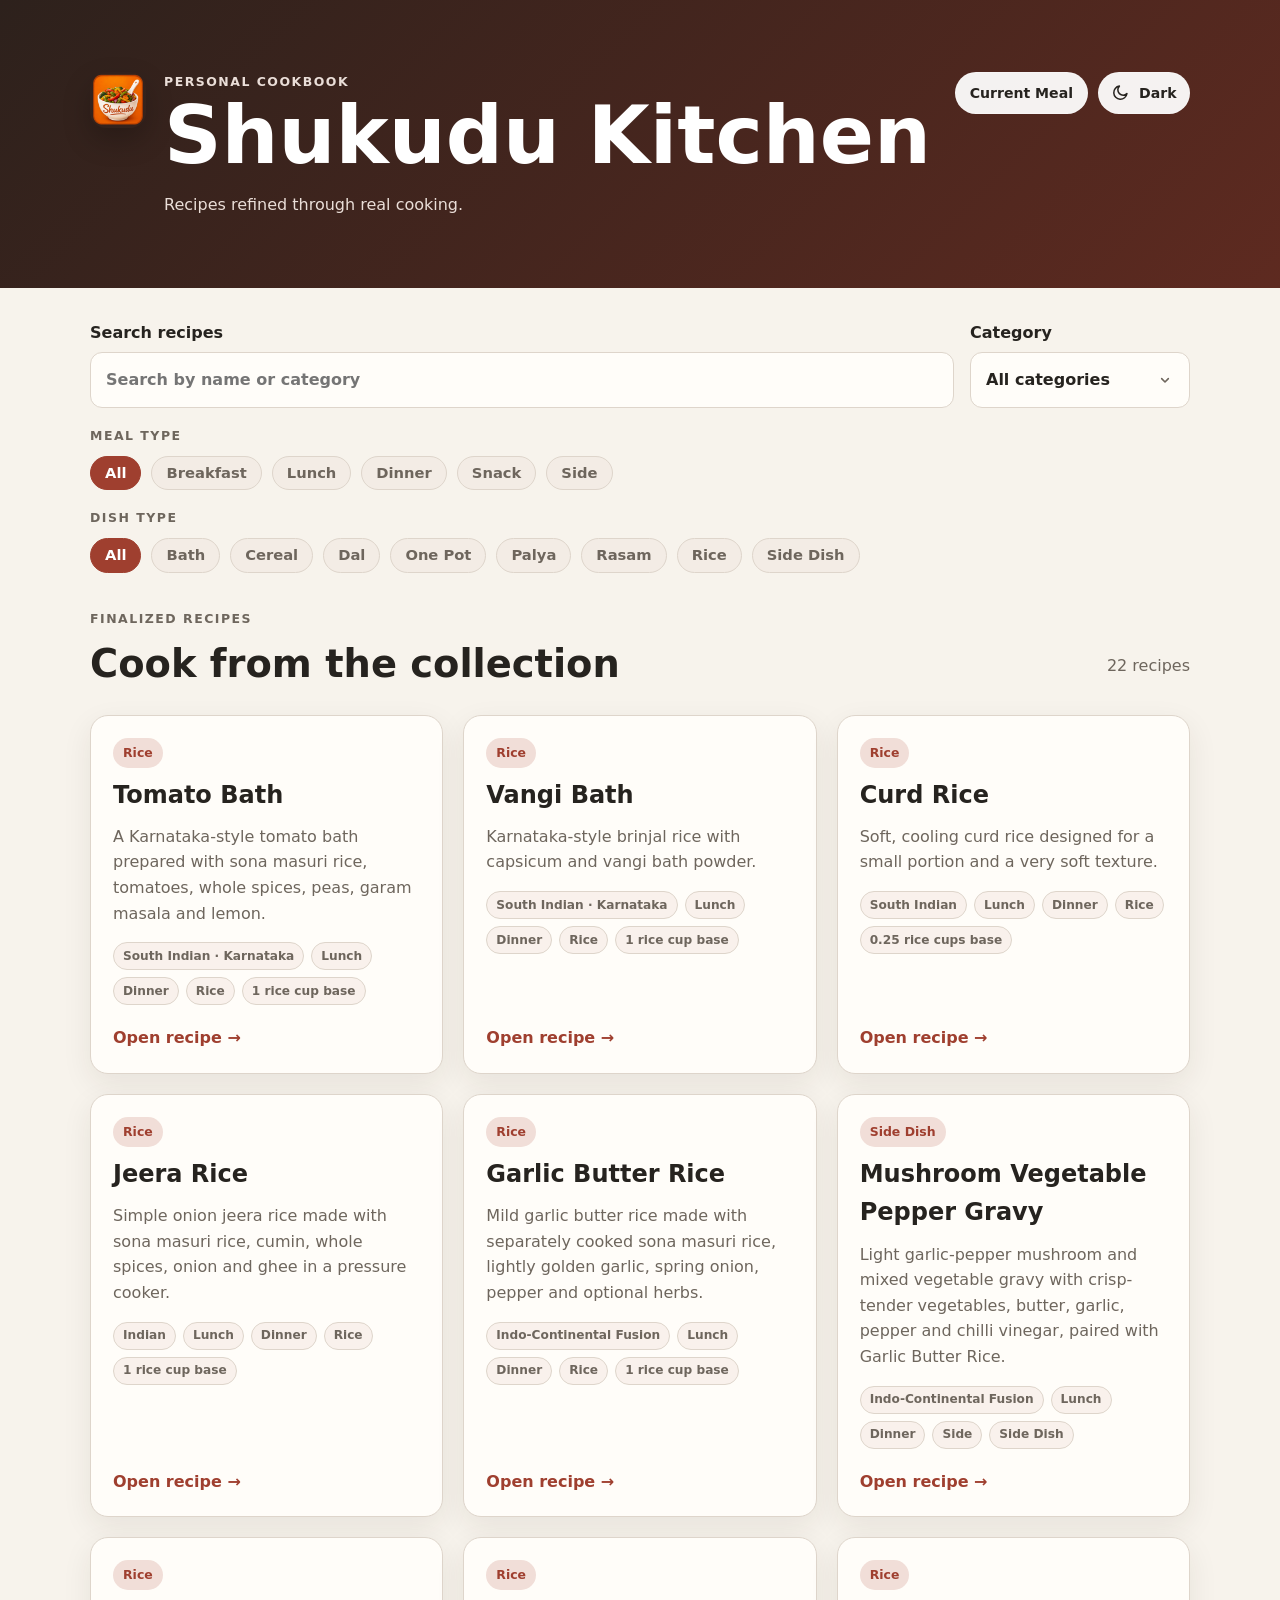
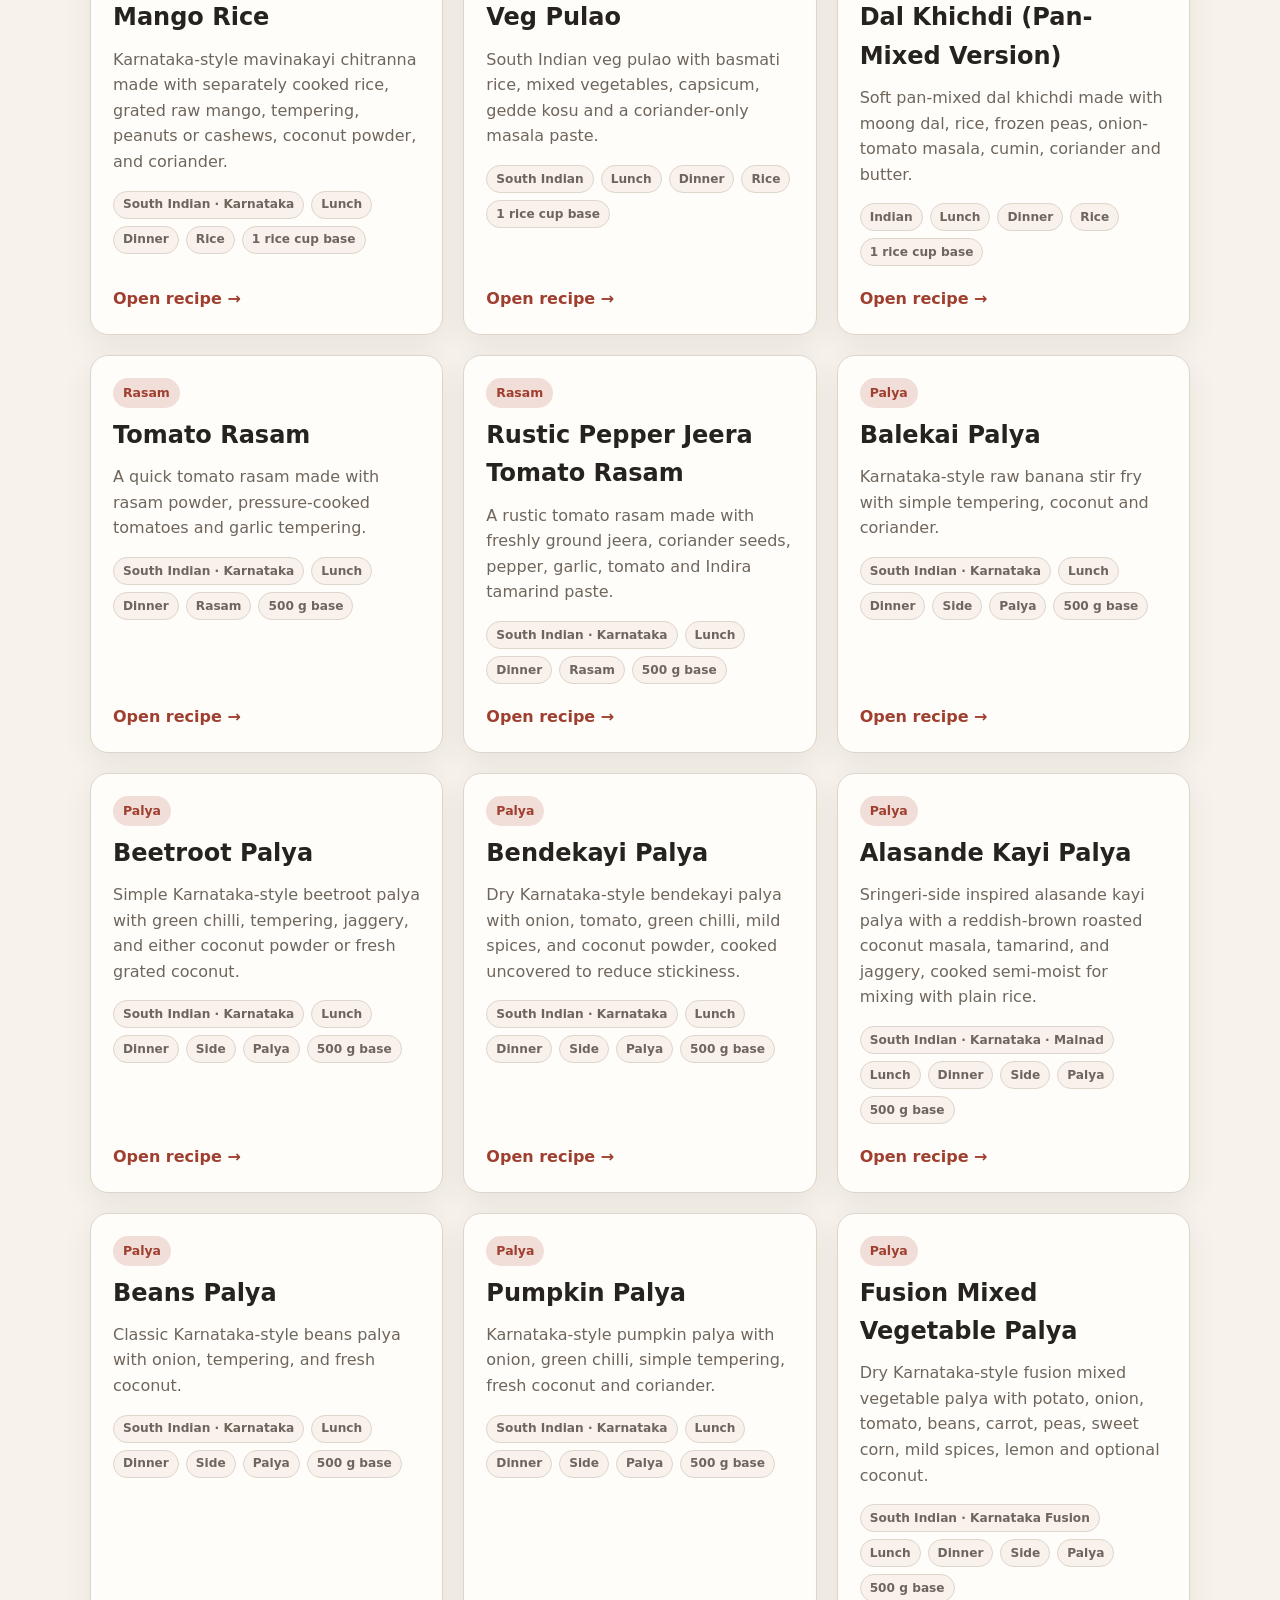
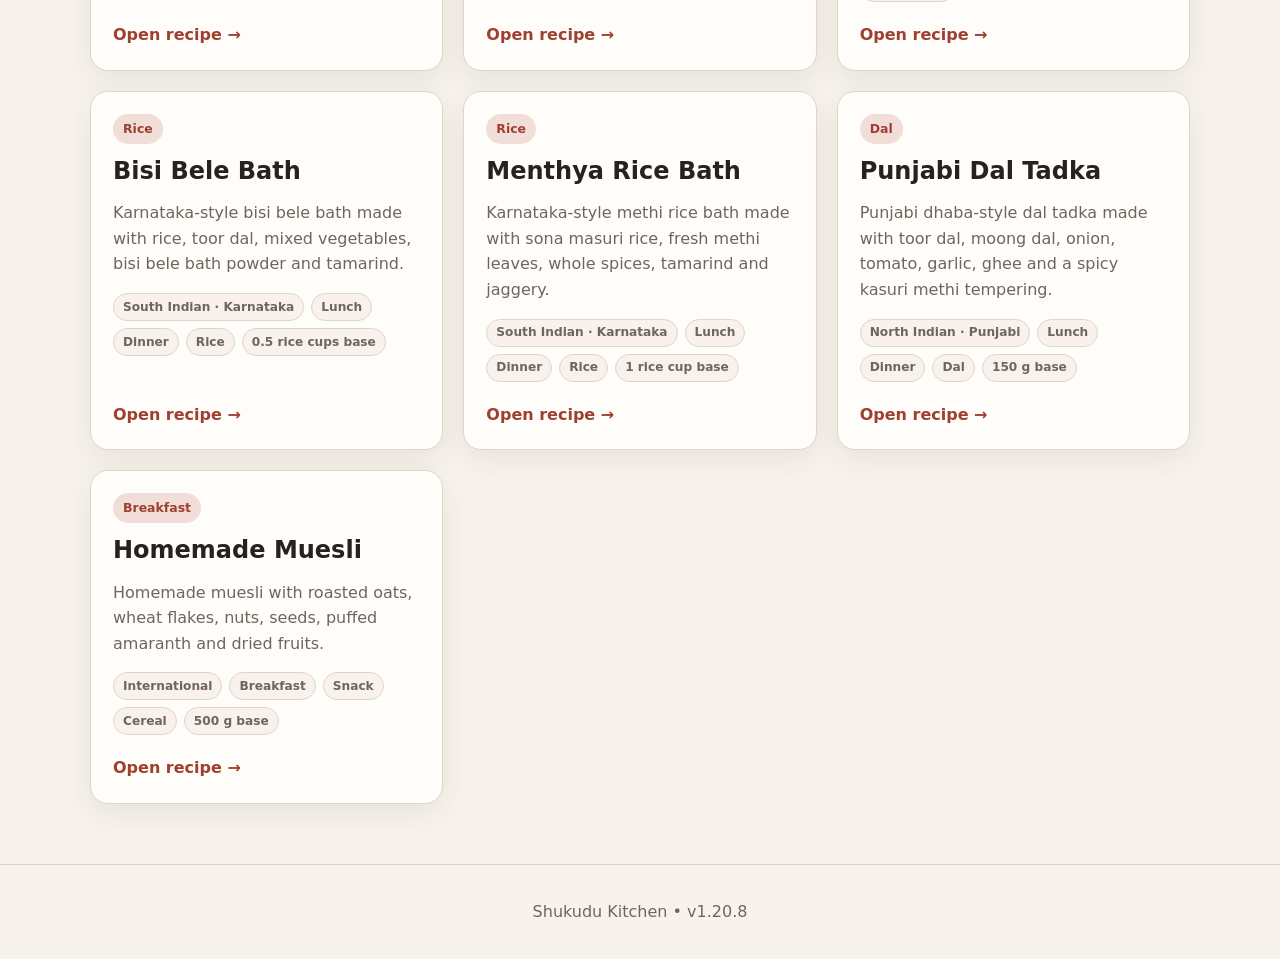
==== commit 95bfef71: "fix: finalize alasande kayi palya" ====
--- a/index.html
+++ b/index.html
@@ -94,7 +94,7 @@
     <div class="container" style="text-align: center;">Shukudu Kitchen &bull; <span data-site-version></span></div>
   </footer>
 
-  <script src="site-version.js?v=1.20.4"></script>
+  <script src="site-version.js?v=1.20.8"></script>
   <script src="meal-state.js?v=1.19.4"></script>
   <script src="script.js?v=1.19.4"></script>
 </body>
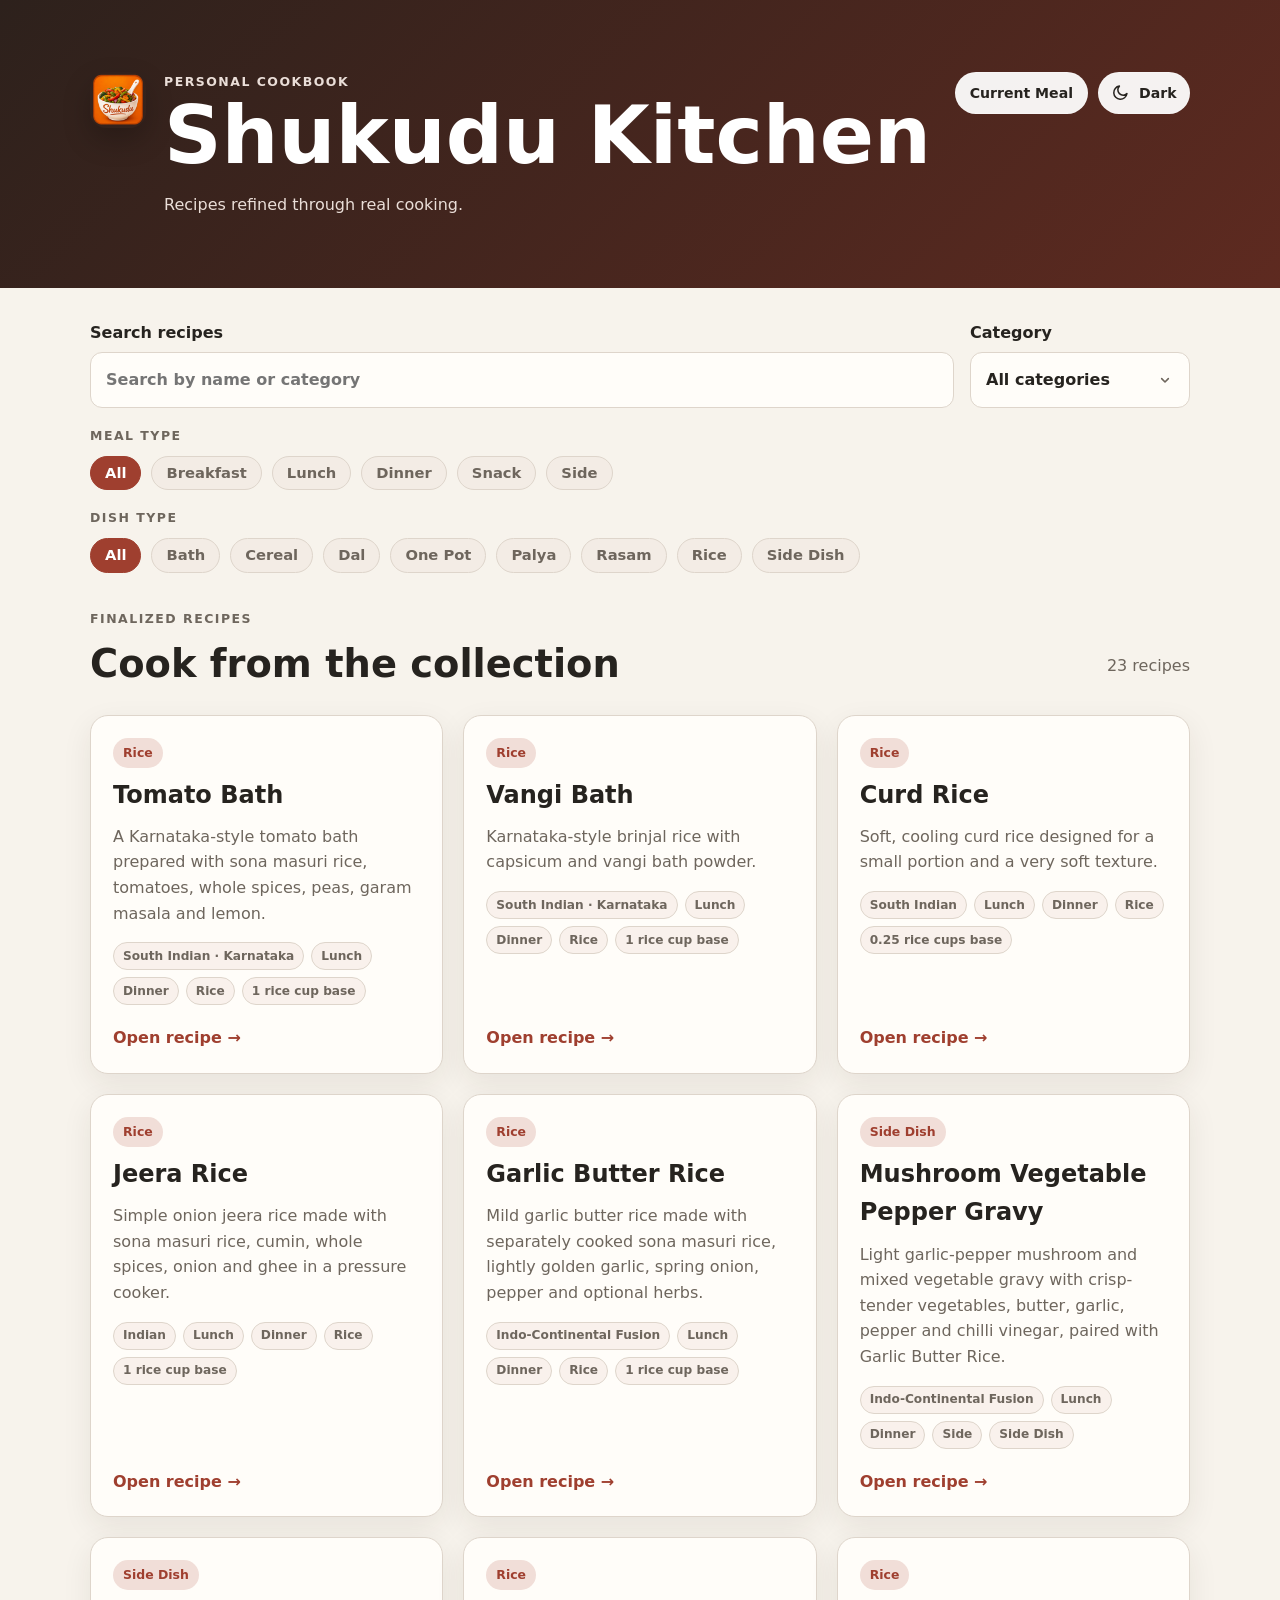
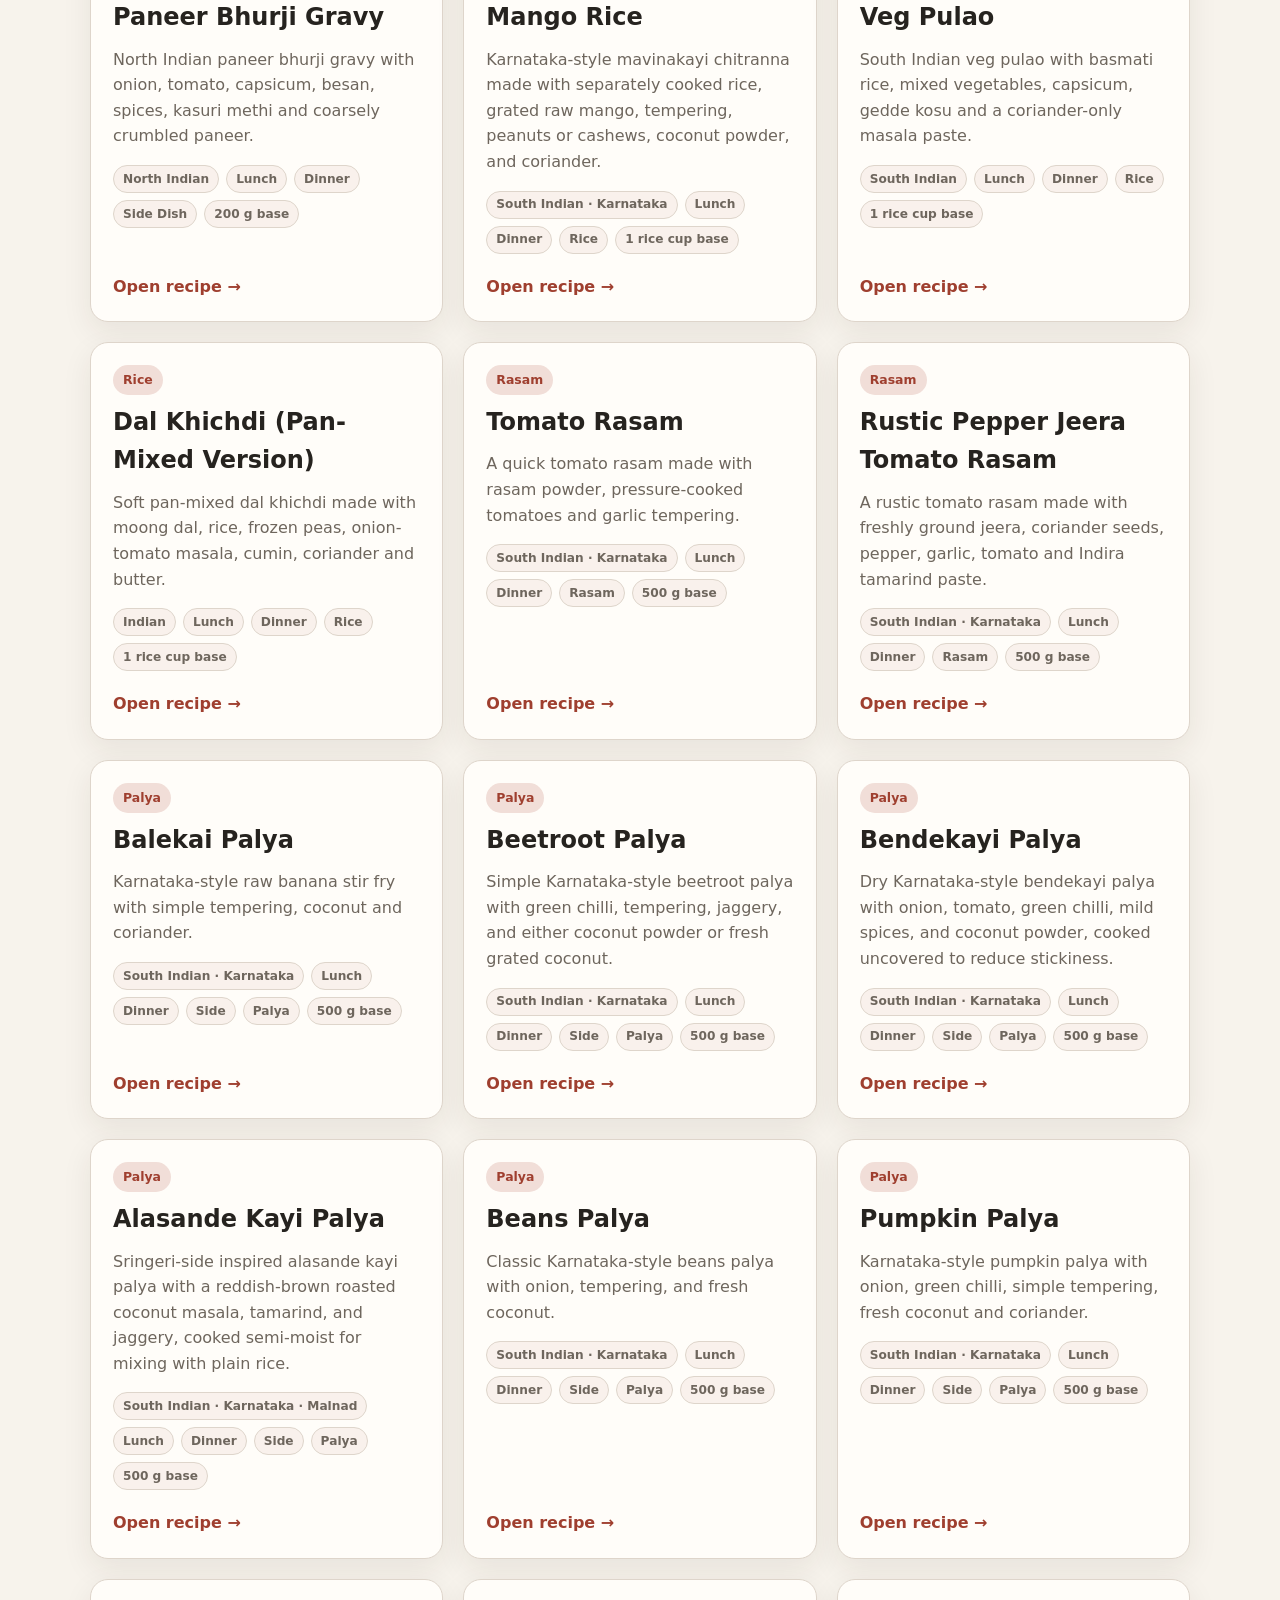
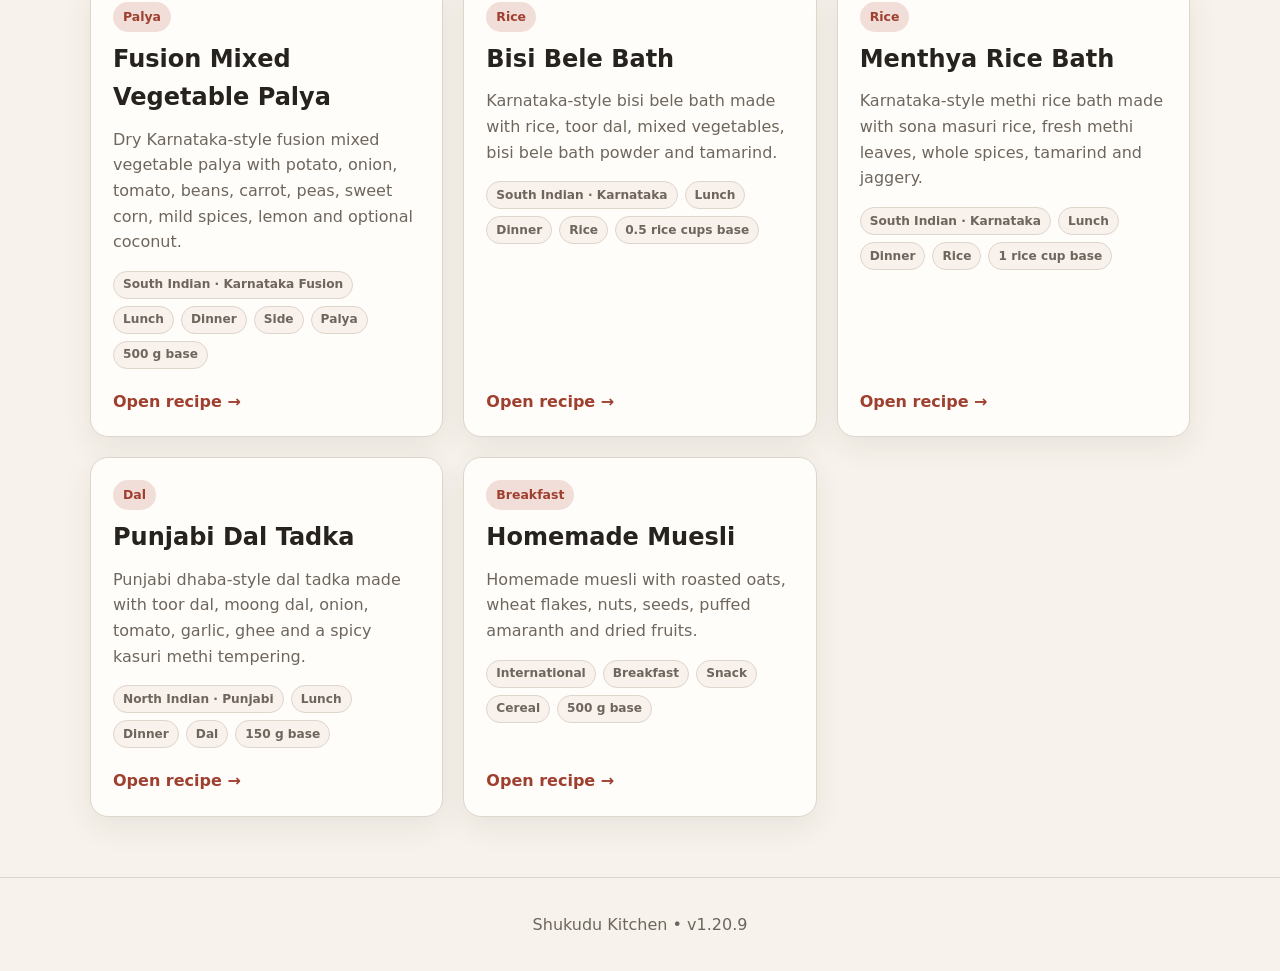
==== commit c169d686: "feat: add paneer bhurji gravy" ====
--- a/index.html
+++ b/index.html
@@ -94,7 +94,7 @@
     <div class="container" style="text-align: center;">Shukudu Kitchen &bull; <span data-site-version></span></div>
   </footer>
 
-  <script src="site-version.js?v=1.20.8"></script>
+  <script src="site-version.js?v=1.20.9"></script>
   <script src="meal-state.js?v=1.19.4"></script>
   <script src="script.js?v=1.19.4"></script>
 </body>
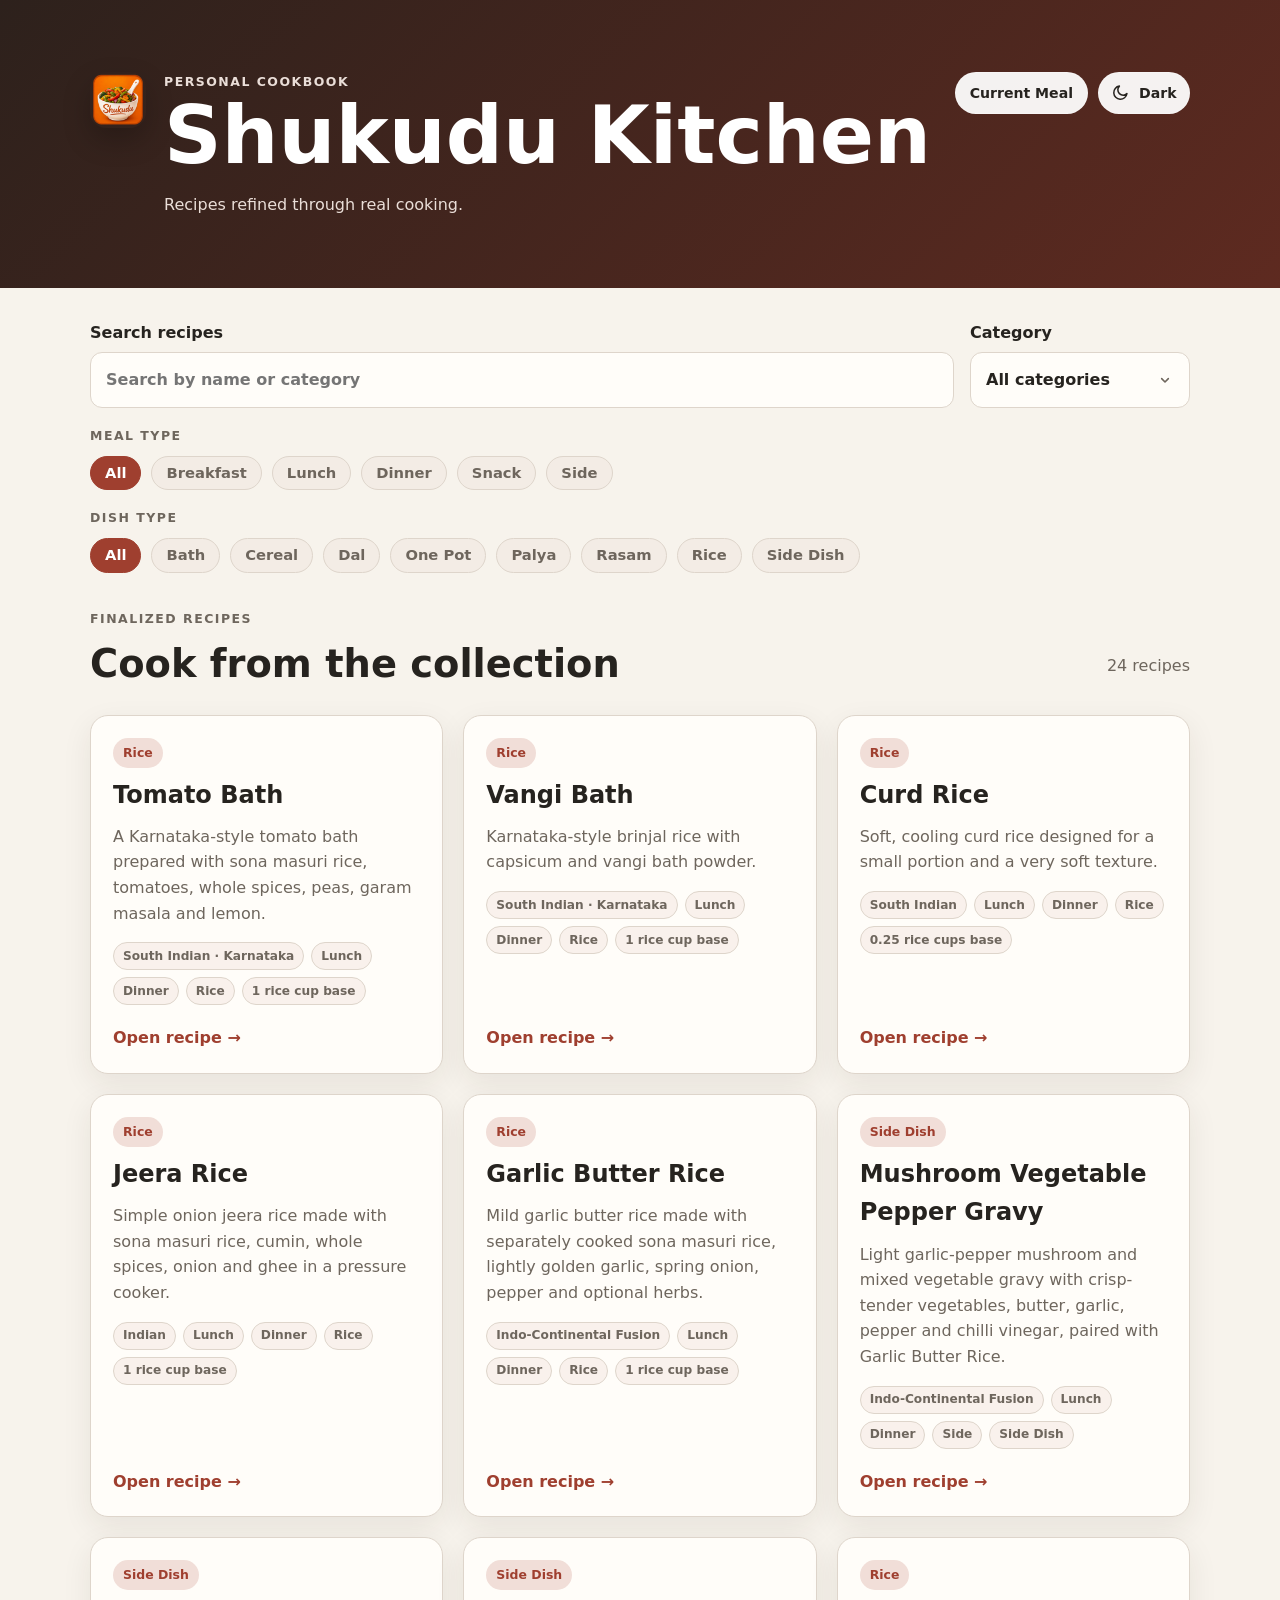
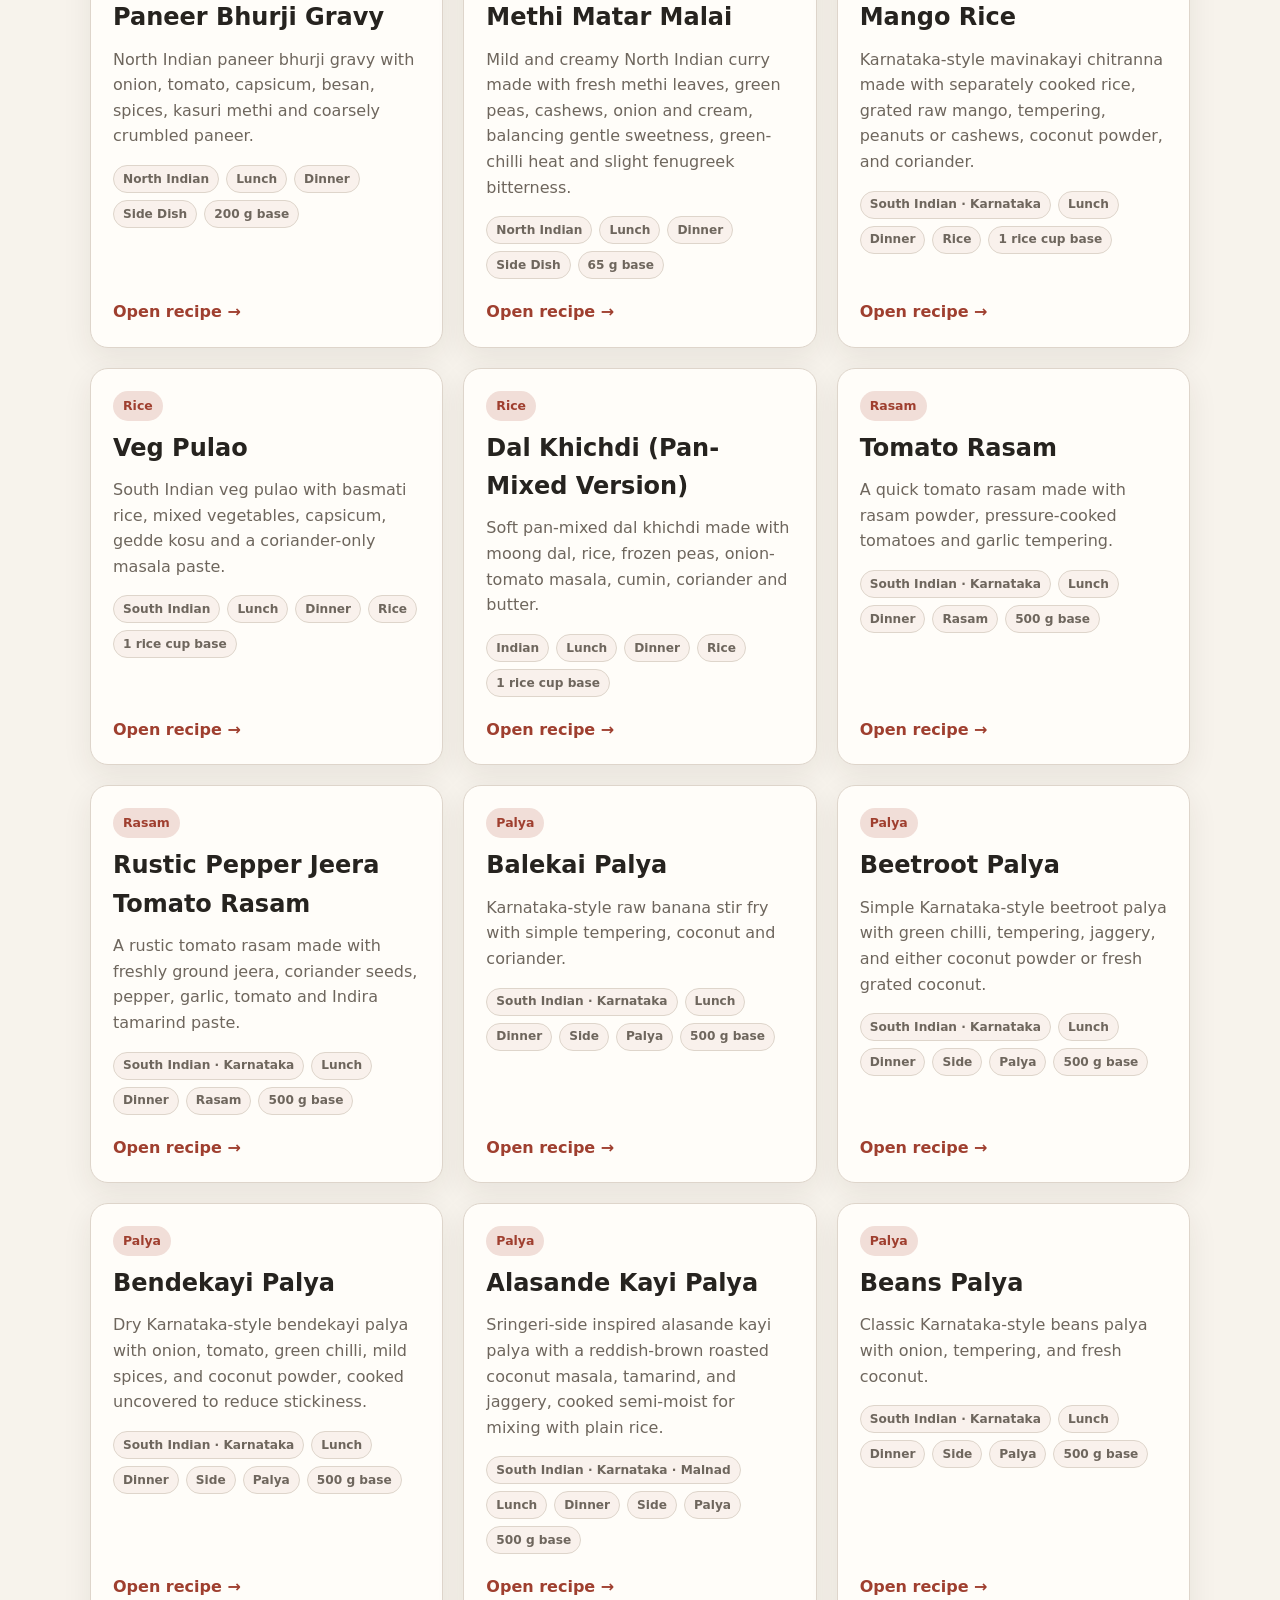
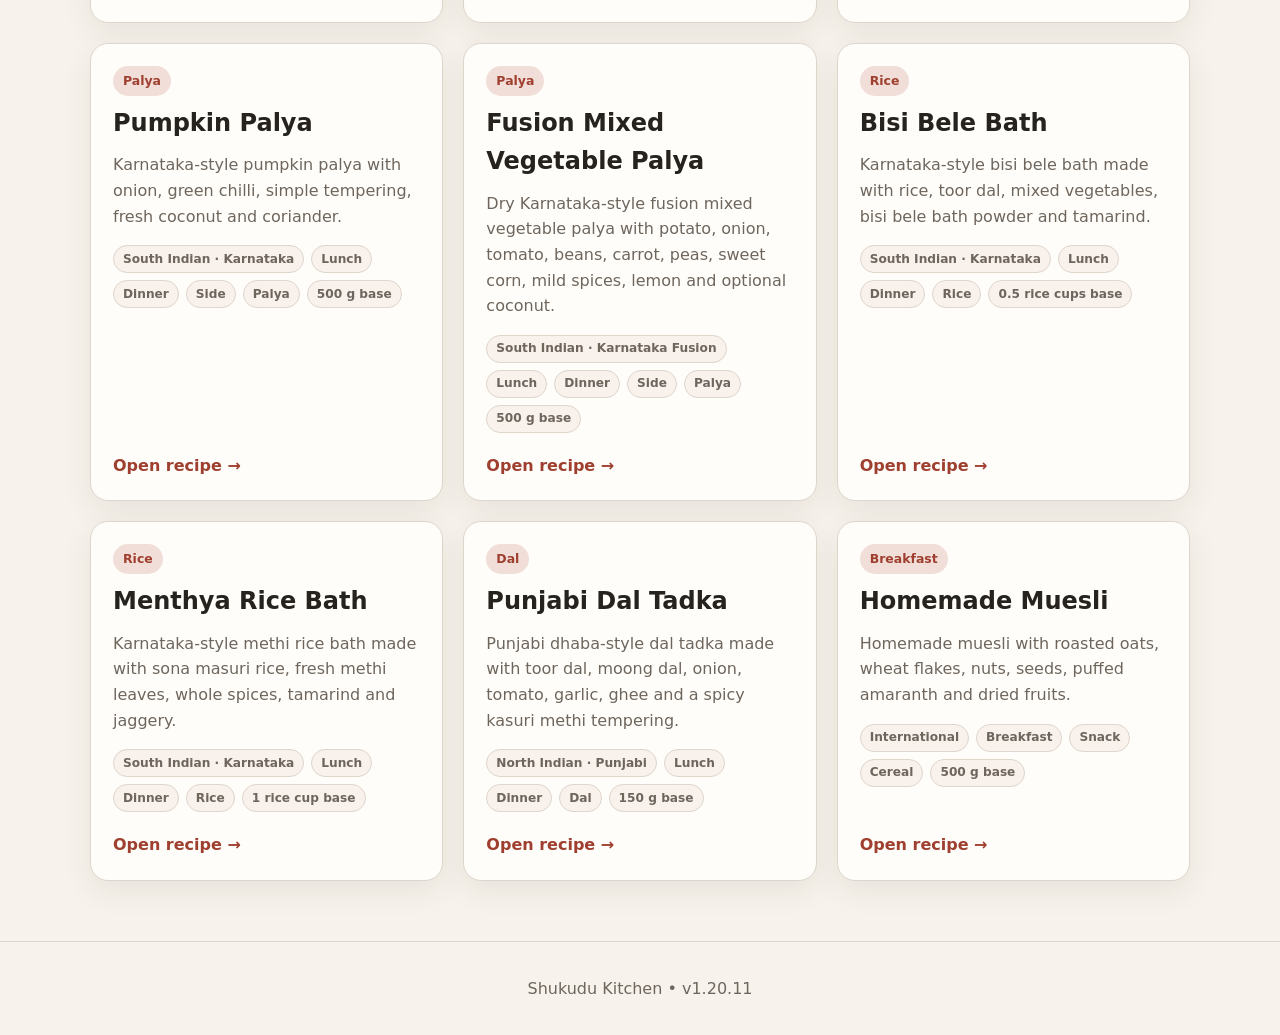
==== commit b0233d6a: "fix: correct methi matar malai recipe data" ====
--- a/index.html
+++ b/index.html
@@ -94,7 +94,7 @@
     <div class="container" style="text-align: center;">Shukudu Kitchen &bull; <span data-site-version></span></div>
   </footer>
 
-  <script src="site-version.js?v=1.20.9"></script>
+  <script src="site-version.js?v=1.20.11"></script>
   <script src="meal-state.js?v=1.19.4"></script>
   <script src="script.js?v=1.19.4"></script>
 </body>
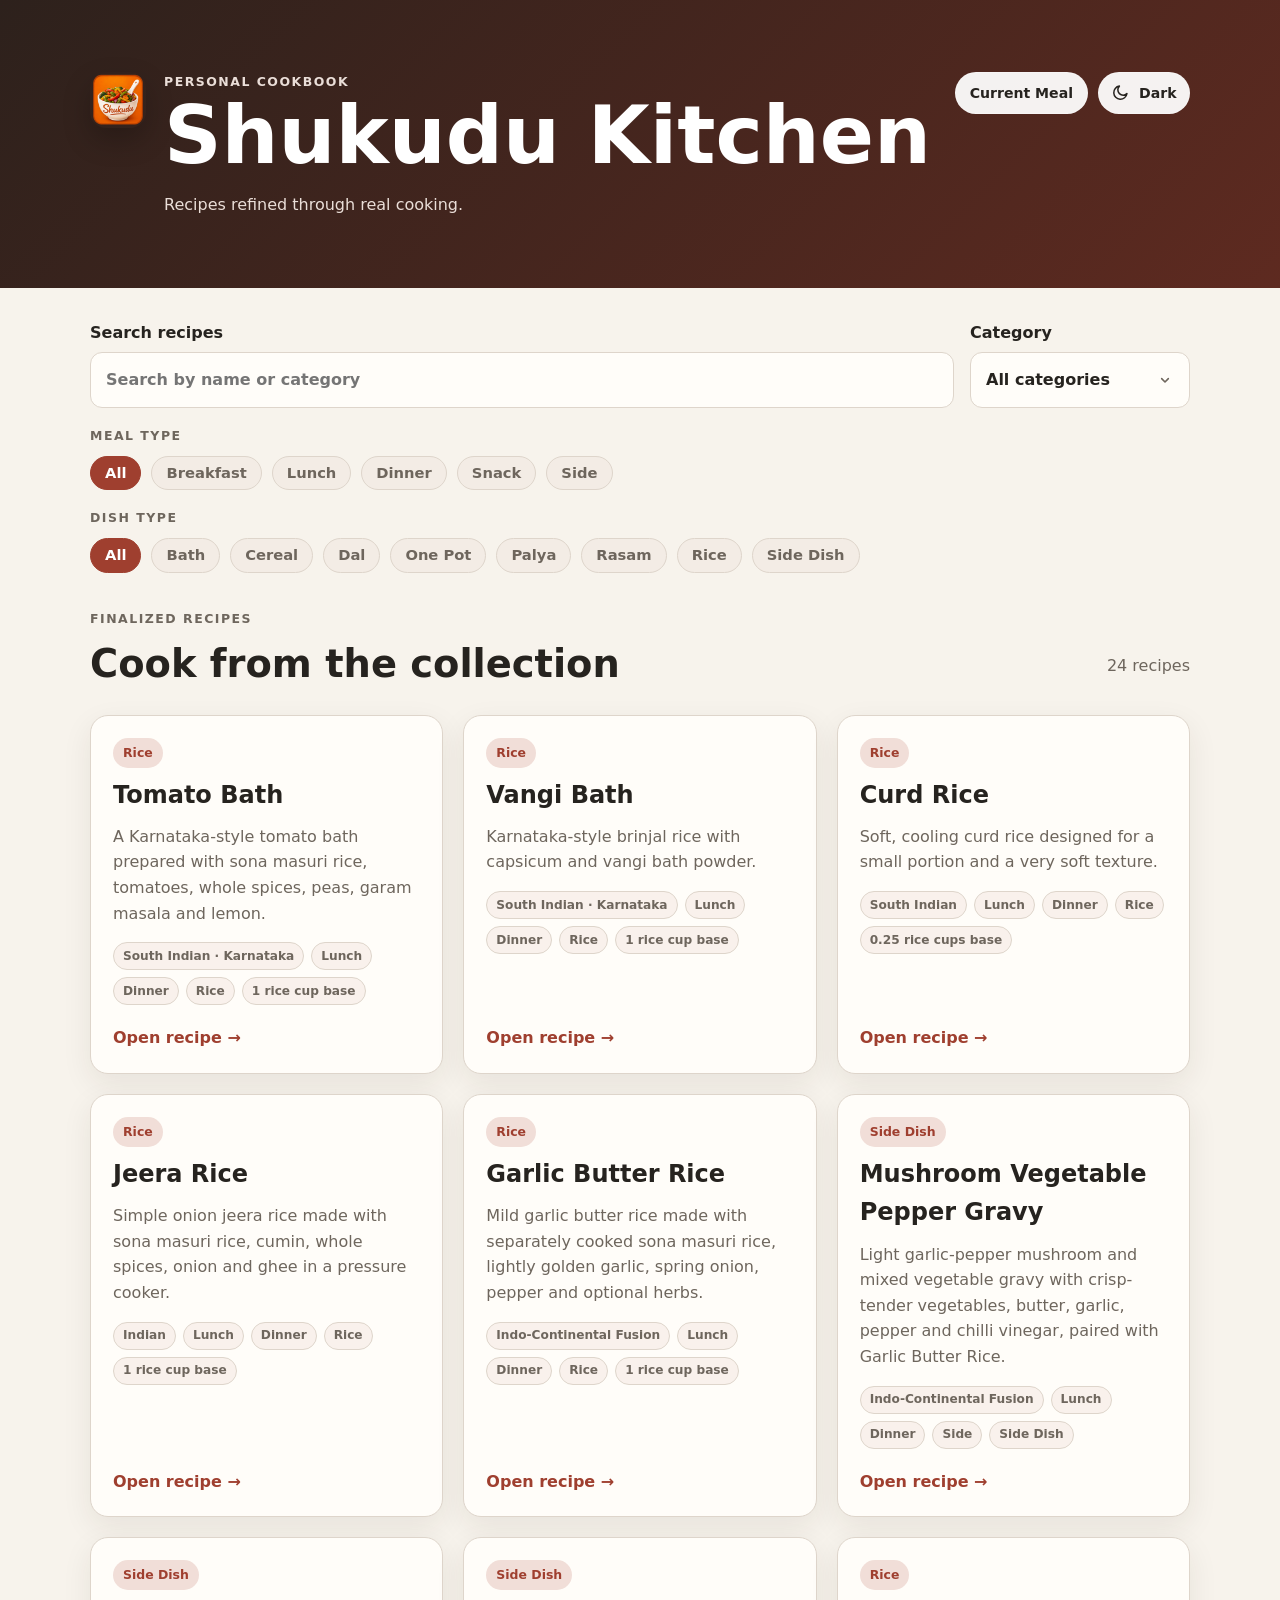
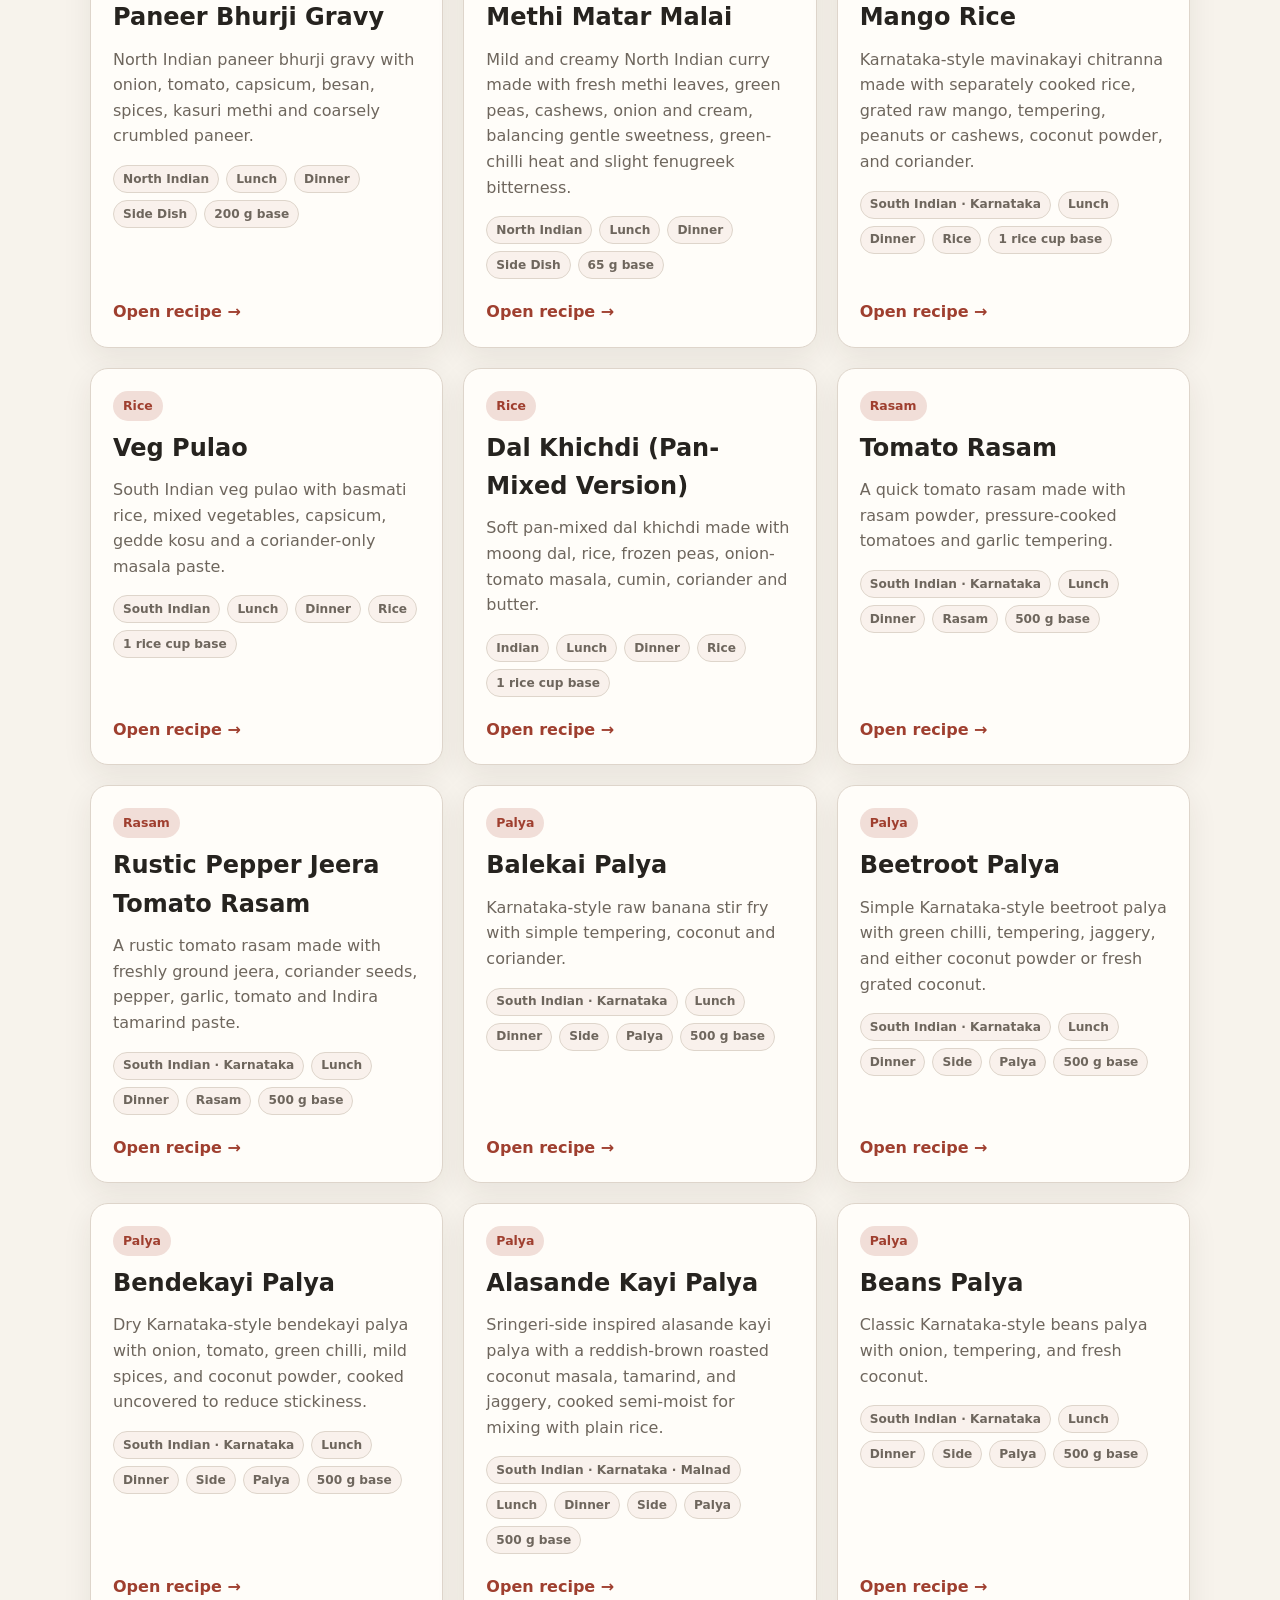
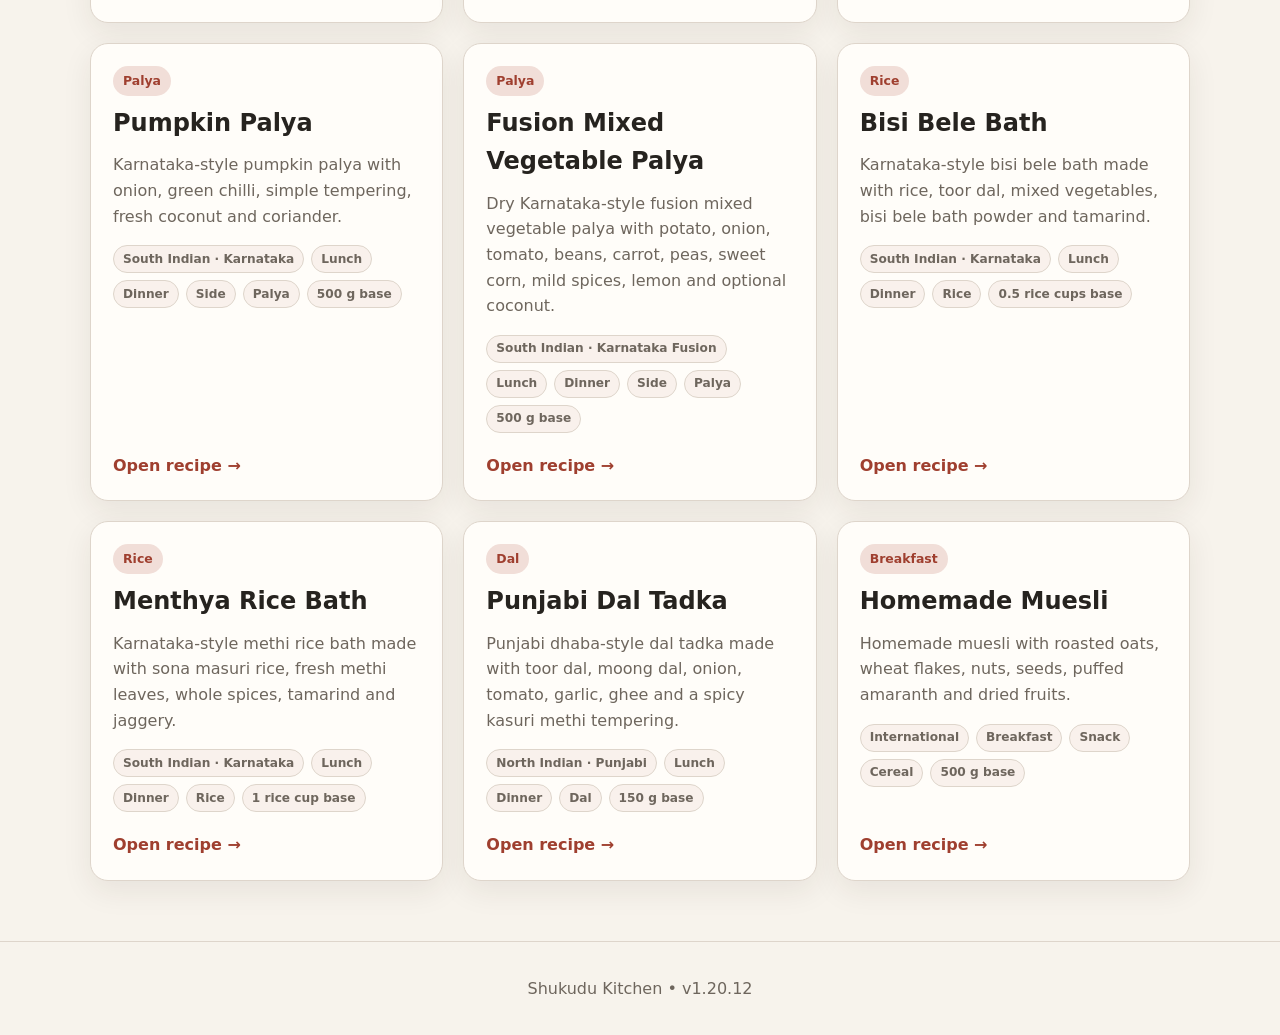
==== commit b4858454: "fix: finalize paneer bhurji gravy" ====
--- a/index.html
+++ b/index.html
@@ -94,7 +94,7 @@
     <div class="container" style="text-align: center;">Shukudu Kitchen &bull; <span data-site-version></span></div>
   </footer>
 
-  <script src="site-version.js?v=1.20.11"></script>
+  <script src="site-version.js?v=1.20.12"></script>
   <script src="meal-state.js?v=1.19.4"></script>
   <script src="script.js?v=1.19.4"></script>
 </body>
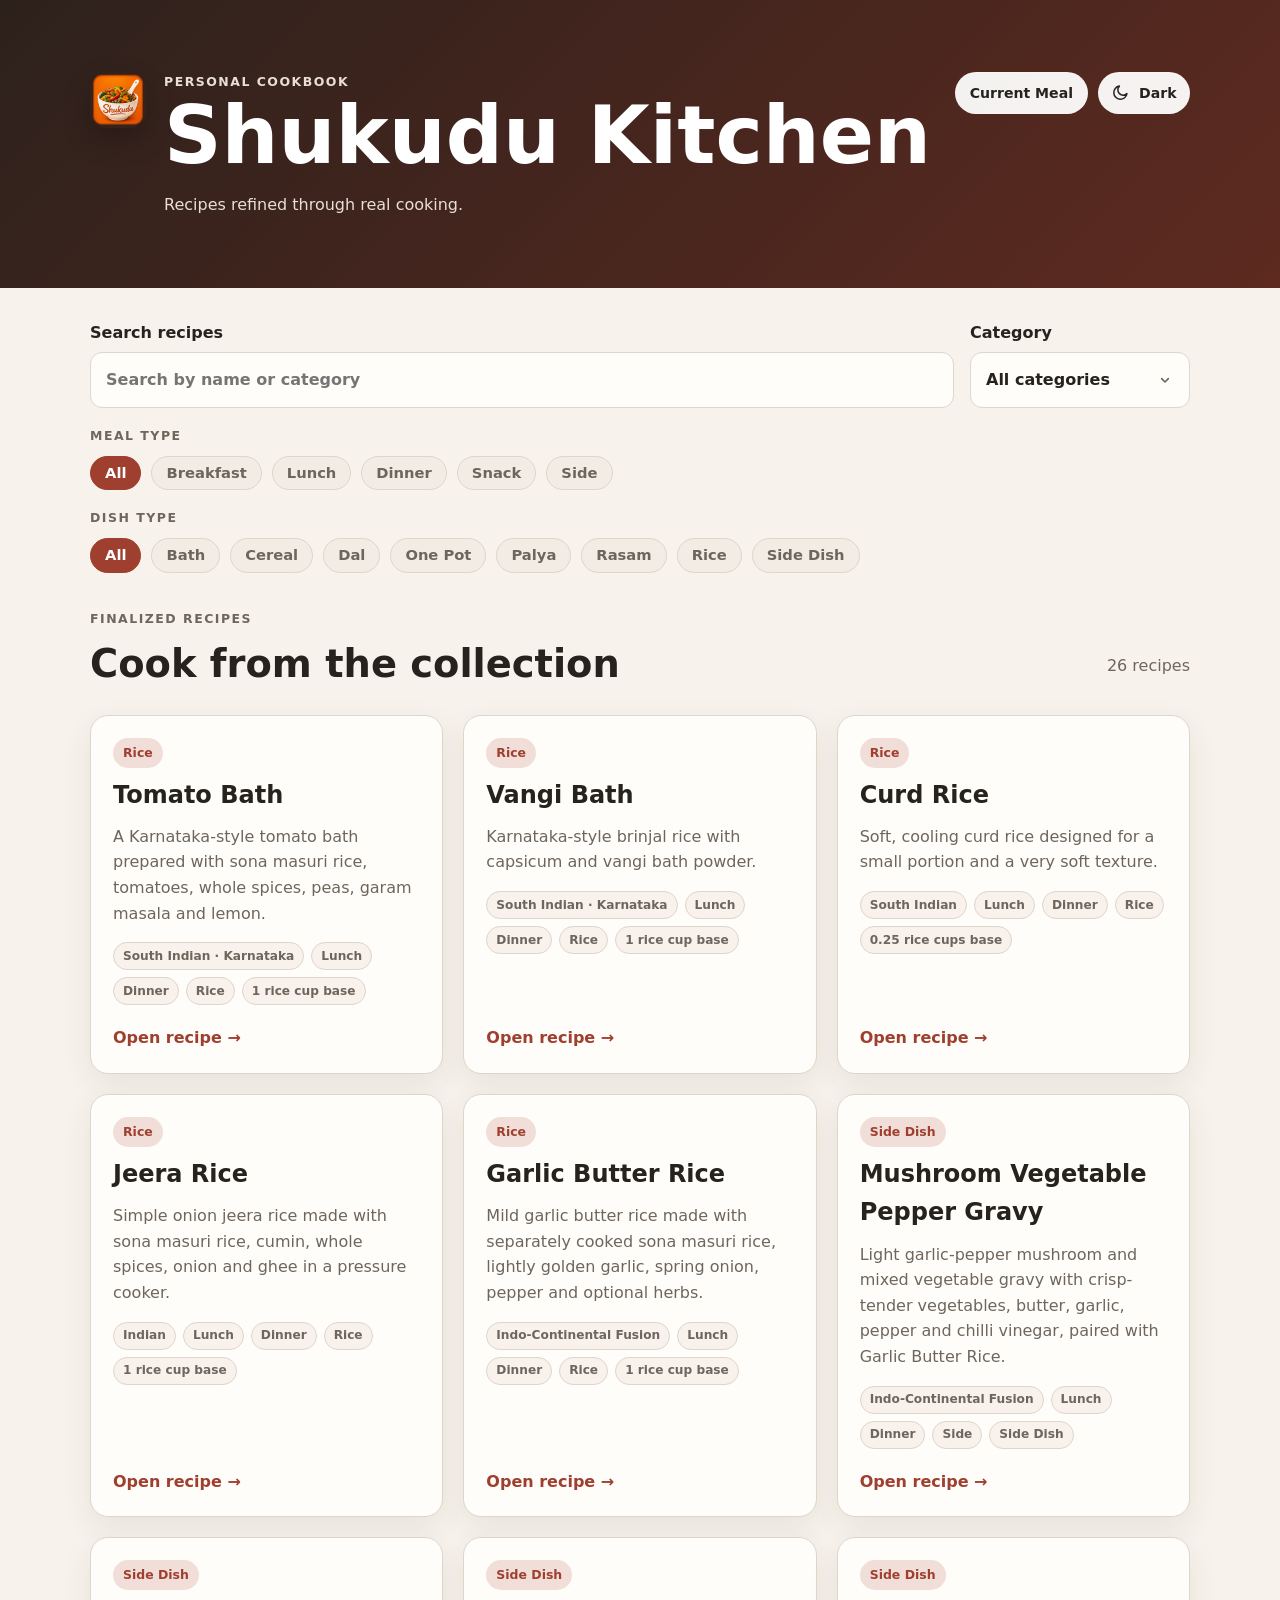
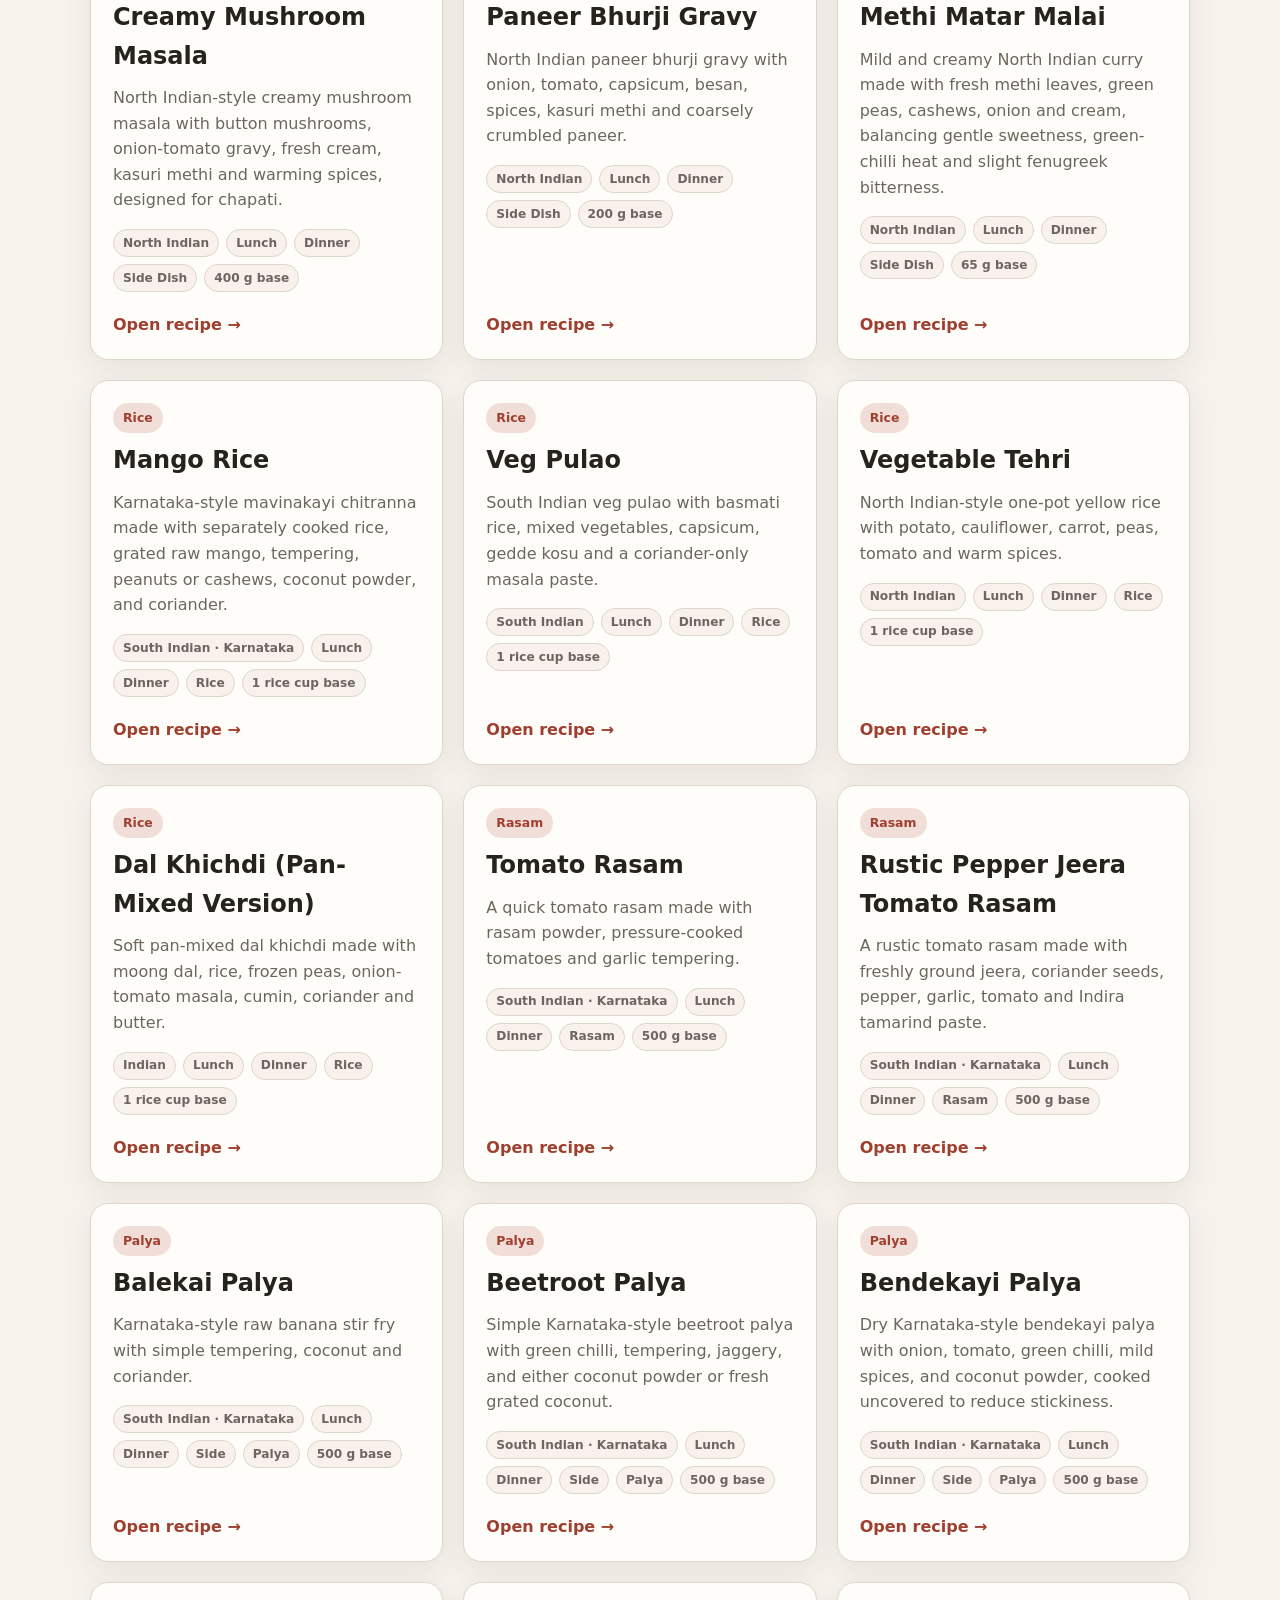
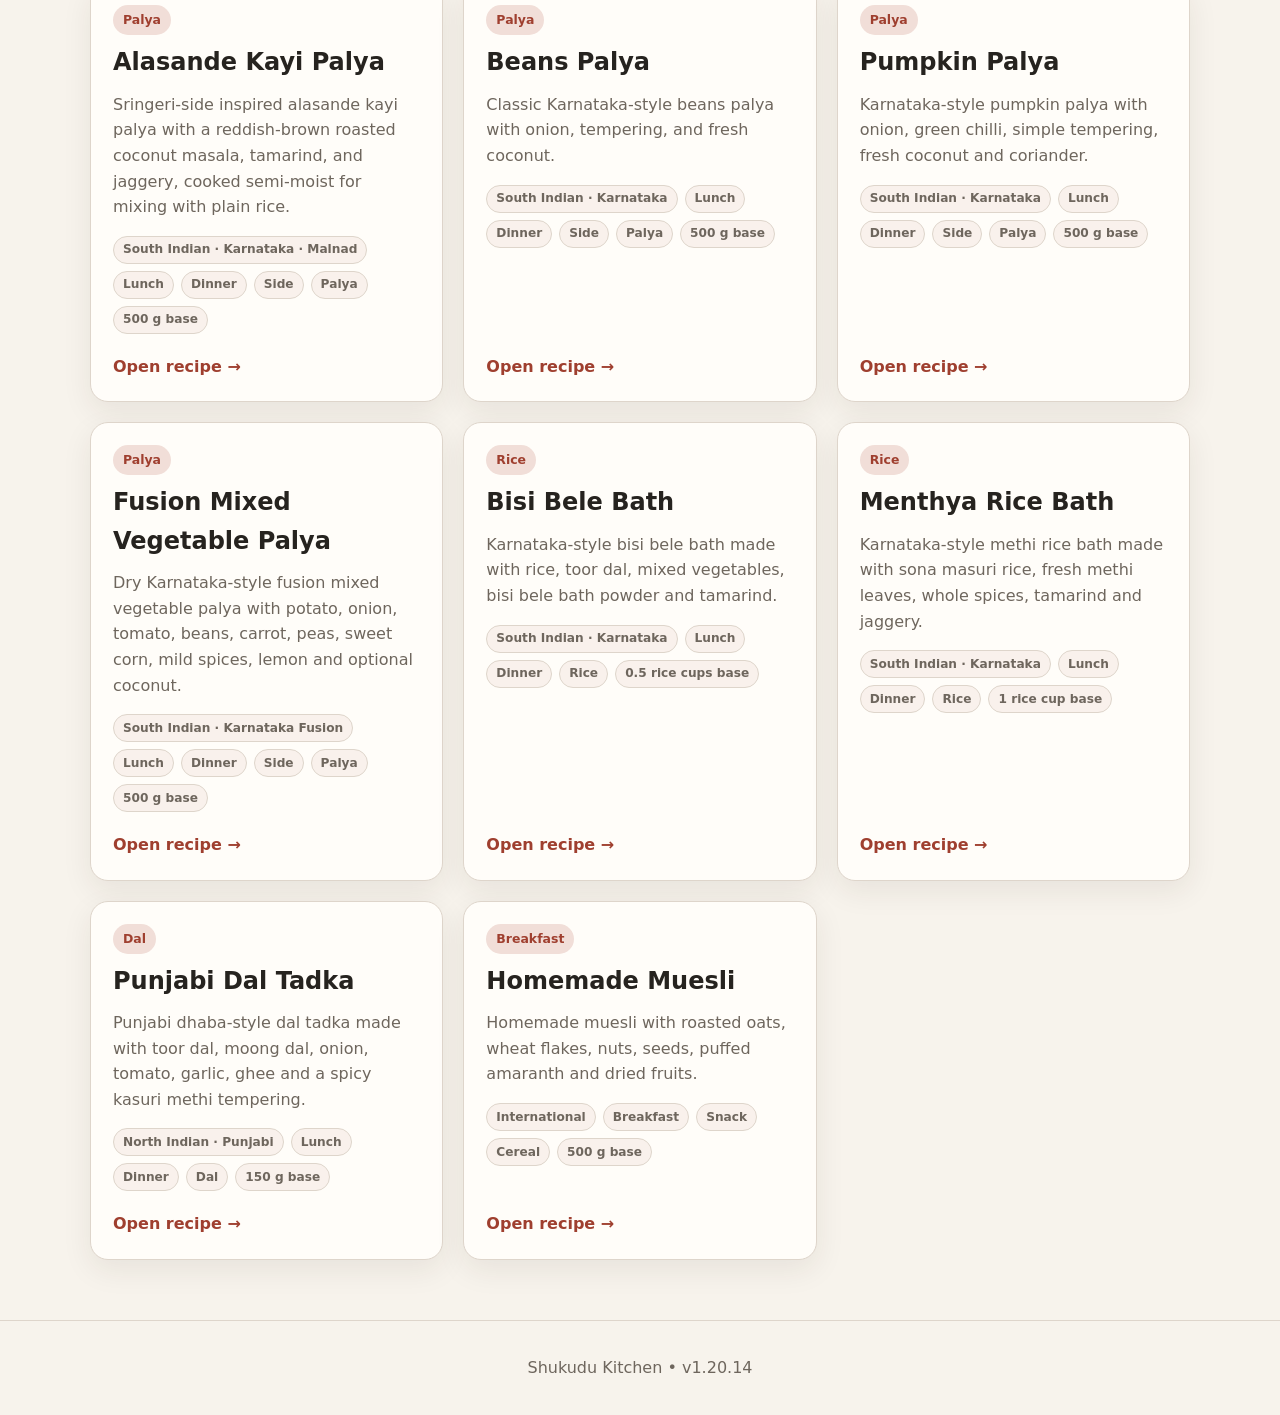
==== commit e0b1fb22: "feat: add vegetable tehri" ====
--- a/index.html
+++ b/index.html
@@ -94,7 +94,7 @@
     <div class="container" style="text-align: center;">Shukudu Kitchen &bull; <span data-site-version></span></div>
   </footer>
 
-  <script src="site-version.js?v=1.20.12"></script>
+  <script src="site-version.js?v=1.20.14"></script>
   <script src="meal-state.js?v=1.19.4"></script>
   <script src="script.js?v=1.19.4"></script>
 </body>
